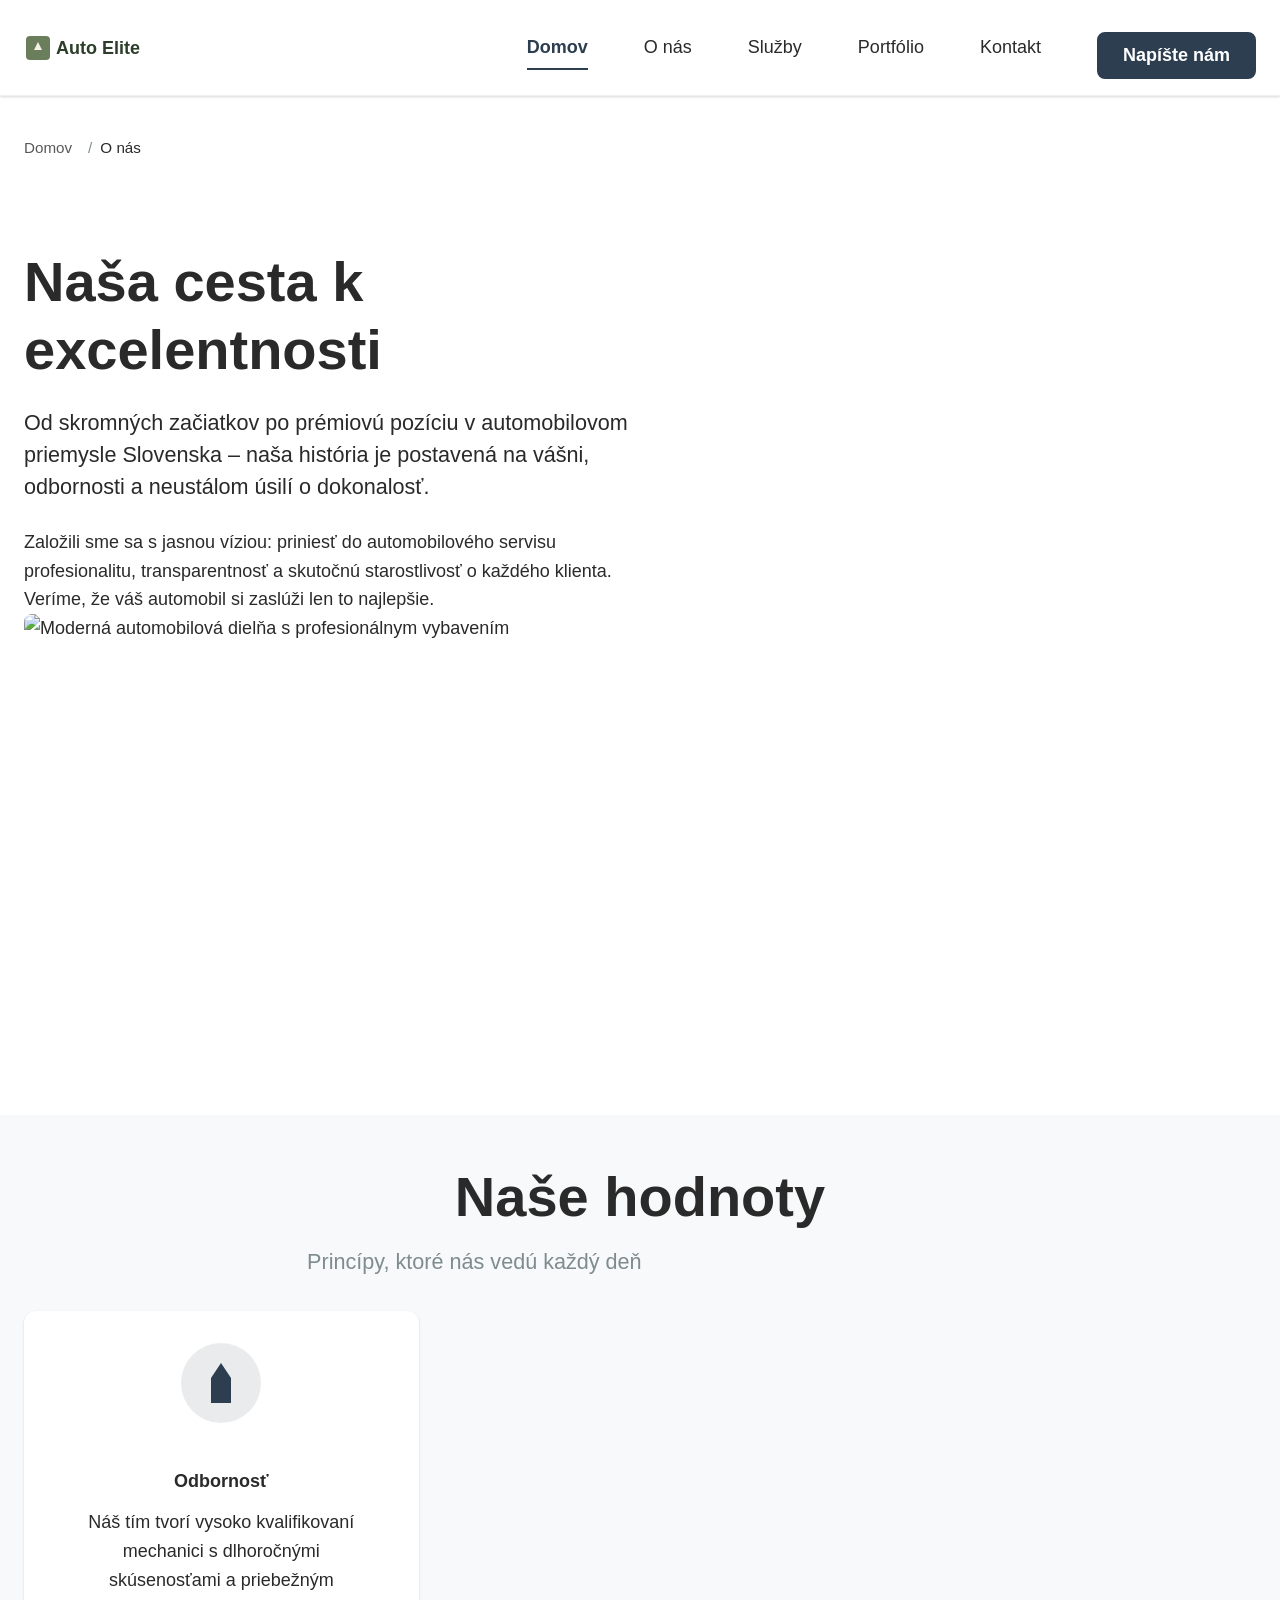
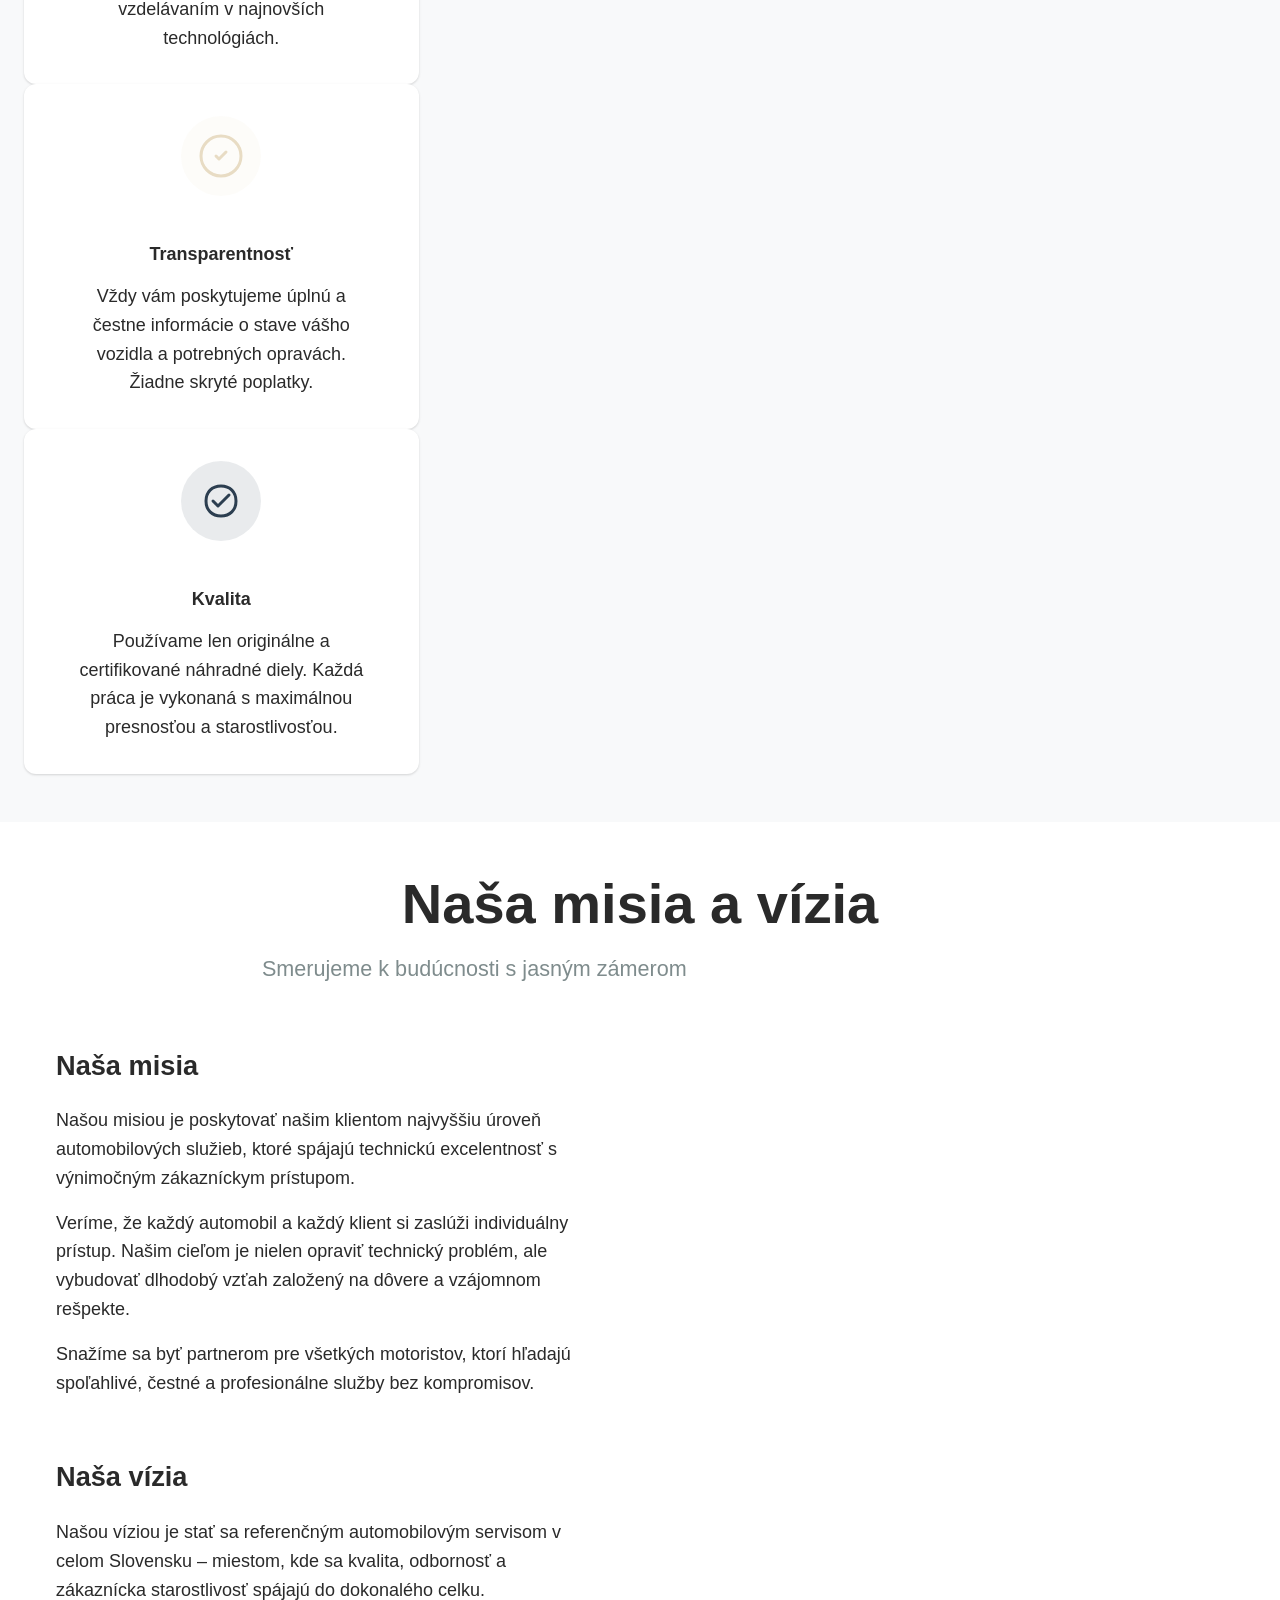
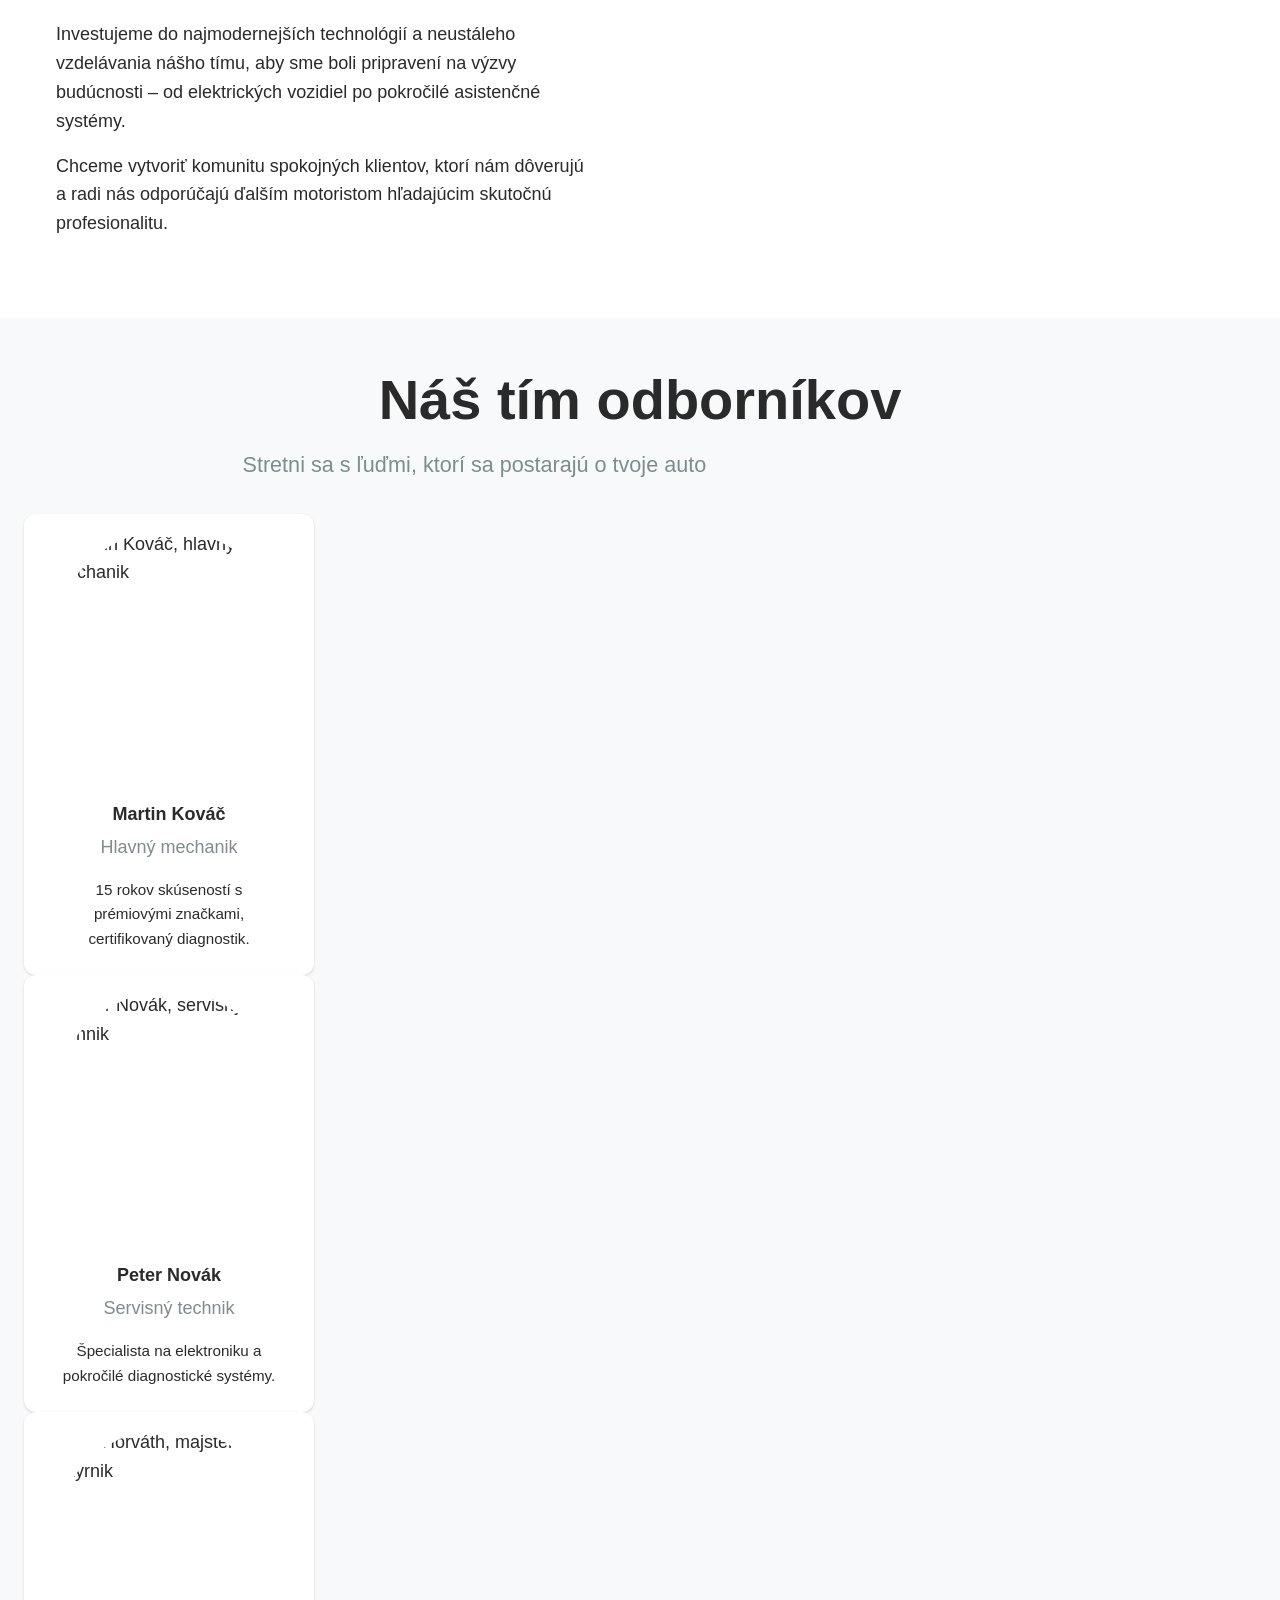
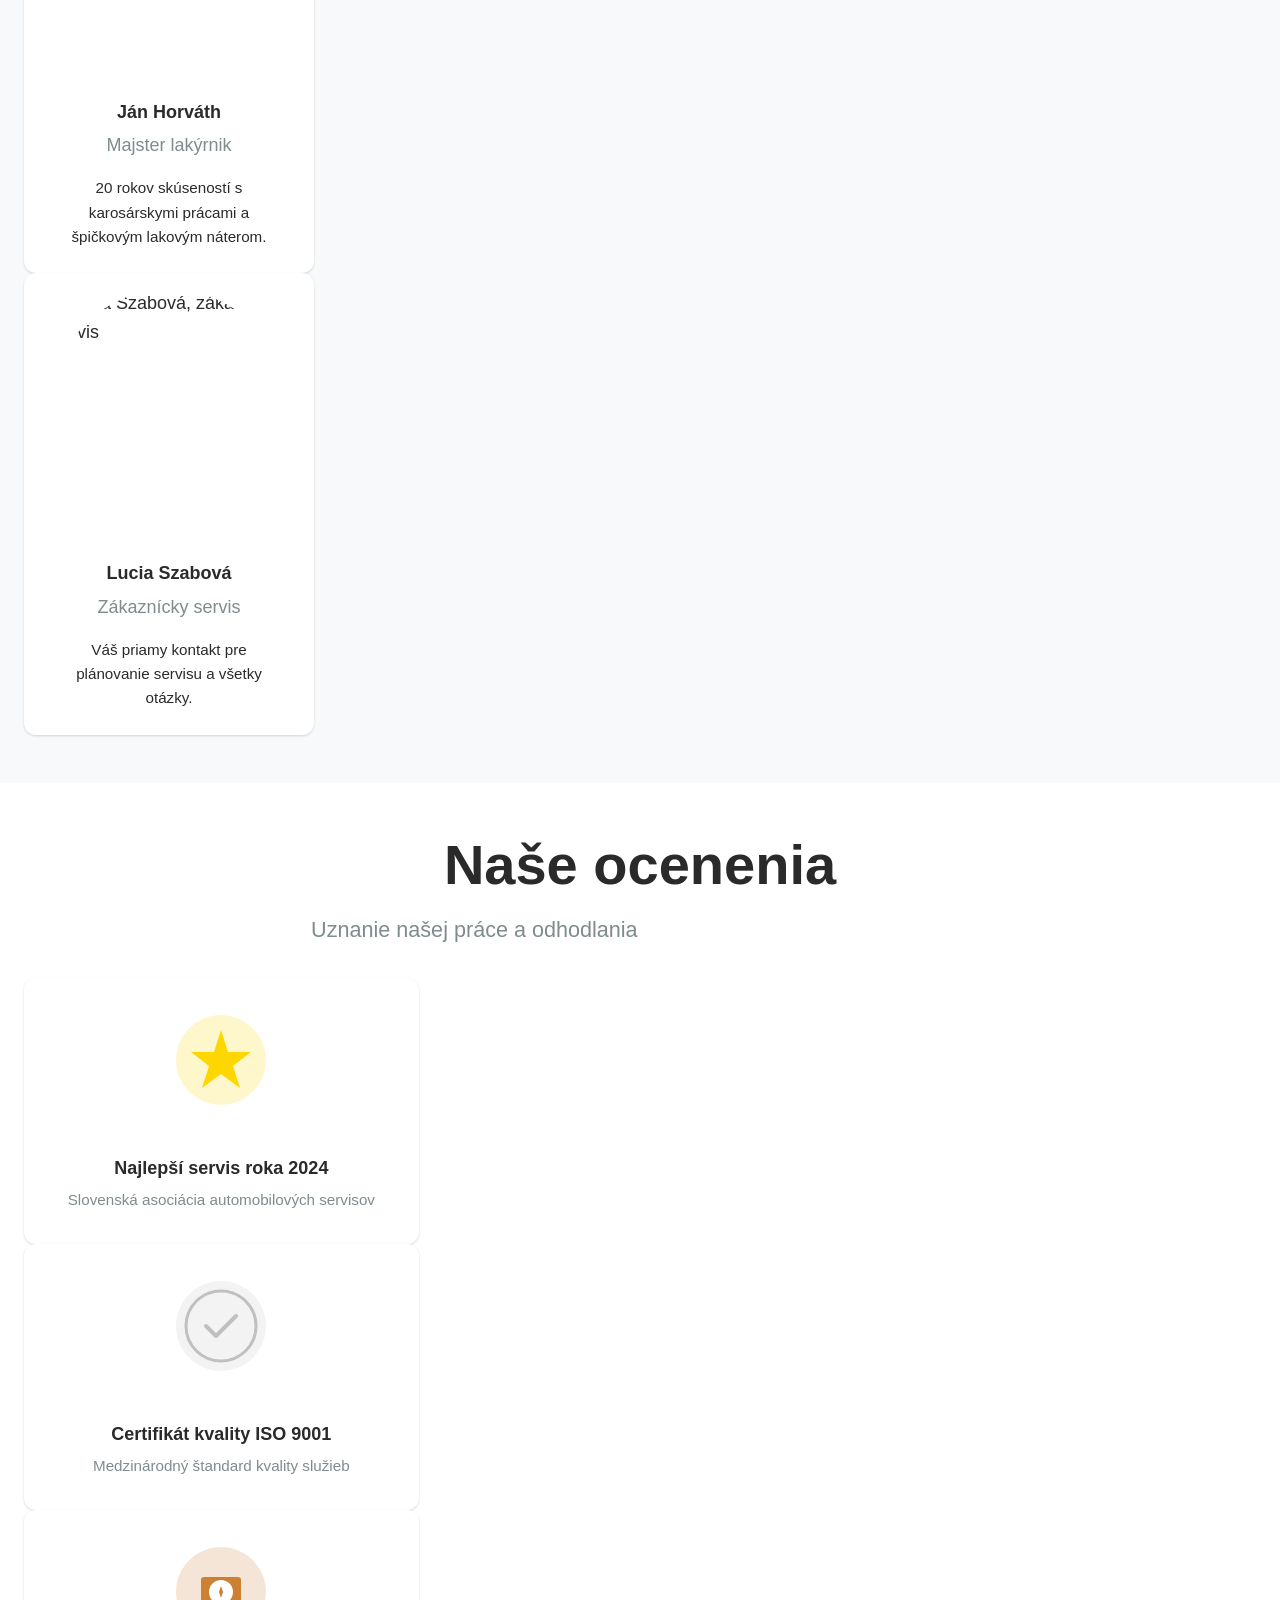
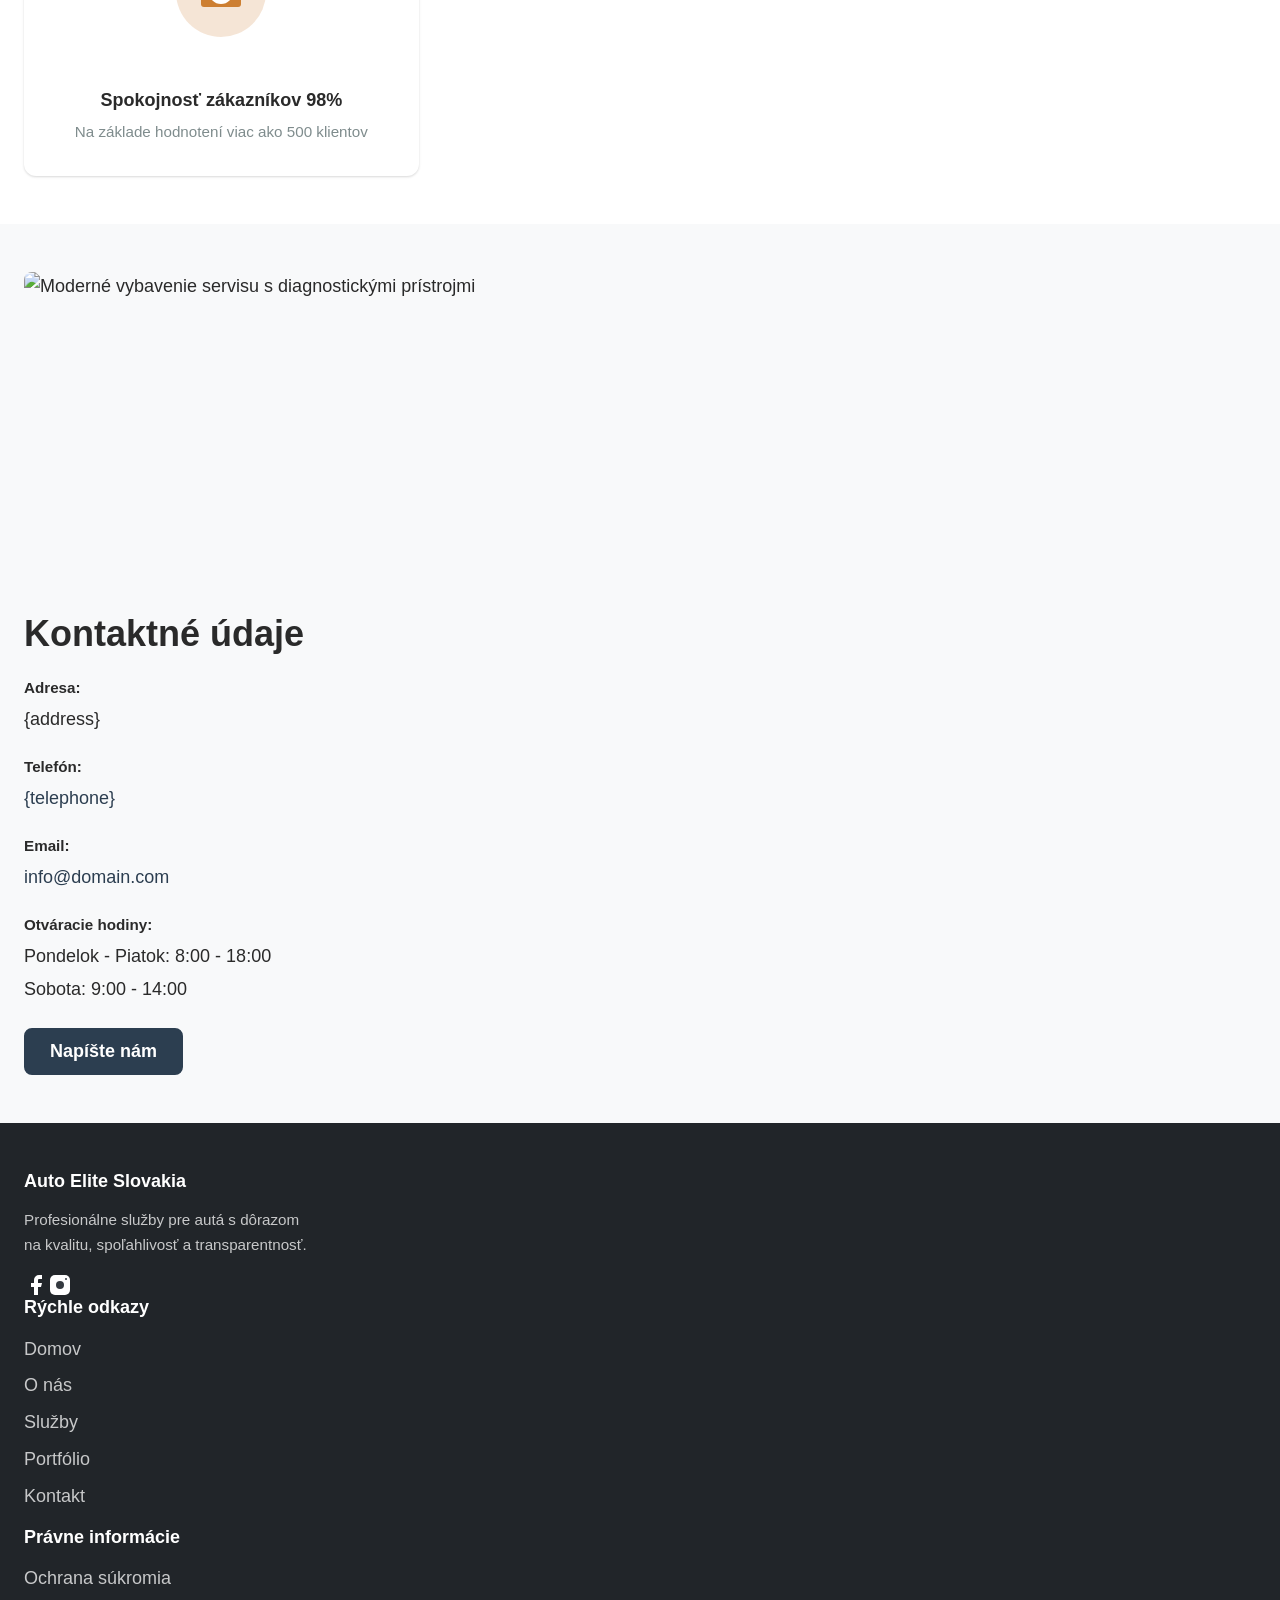
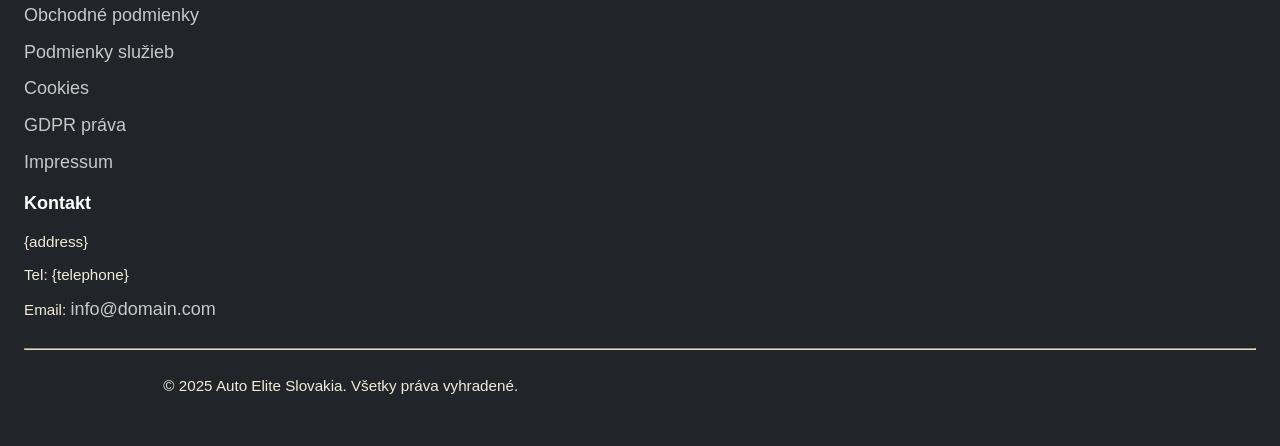
==== about.html @ b2cb9a44 "Initial commit: Batch msgbatch_01Snjty8EYxUBaAKV4utPCvQ results" ====
<!doctype html>
<html lang="sk">
 <head>
  <meta charset="UTF-8">
  <meta name="viewport" content="width=device-width, initial-scale=1.0">
  <title>O nás - Prémiové automobilové služby</title>
  <meta name="description" content="Sme profesionálny tím automobilových odborníkov, ktorí poskytujú komplexné služby s maximálnou starostlivosťou a odbornosťou. Spoznajte našu históriu a misia.">
  <meta property="og:title" content="O nás - Prémiové automobilové služby">
  <meta property="og:description" content="Sme profesionálny tím automobilových odborníkov, ktorí poskytujú komplexné služby s maximálnou starostlivosťou a odbornosťou.">
  <meta property="og:type" content="website">
  <meta property="og:url" content="https://domain.com/about.html">
  <link rel="canonical" href="https://domain.com/about.html">
  <link rel="stylesheet" href="style.css">
  <link rel="icon" type="image/png" href="/favicon.png">
  <link rel="apple-touch-icon" href="/apple-touch-icon.png">
 </head>
 <body>
  <header class="l-header navbar navbar-expand-md sticky-top bg-white border-bottom">
   <div class="container-fluid">
    <a class="navbar-brand c-logo" href="/" aria-label="Auto Elite Slovakia"> 
     <svg width="150" height="40" viewBox="0 0 150 40" fill="none" xmlns="http://www.w3.org/2000/svg" aria-hidden="true">
      <rect x="2" y="8" width="24" height="24" rx="4" fill="#6B7E5C" /> <path d="M14 14L18 22L10 22L14 14Z" fill="#F5F1E8" /> <text x="32" y="26" font-family="sans-serif" font-size="18" font-weight="700" fill="#2C3E2A">Auto Elite</text>
     </svg> 
    </a>
    <button class="c-nav__toggle navbar-toggler" type="button" aria-controls="nav-menu" aria-expanded="false" aria-label="Otvoriť navigáciu"><span class="navbar-toggler-icon"></span></button>
    <div class="collapse navbar-collapse" id="nav-menu">
     <nav class="c-nav navbar-nav ms-auto" aria-label="Hlavná navigácia">
      <a class="c-nav__item nav-link" href="/" aria-current="page">Domov</a> <a class="c-nav__item nav-link" href="about.html">O nás</a> <a class="c-nav__item nav-link" href="services.html">Služby</a> <a class="c-nav__item nav-link" href="portfolio.html">Portfólio</a> <a class="c-nav__item nav-link" href="contact.html">Kontakt</a>
     </nav>
     <a href="contact.html" class="c-button btn btn-primary ms-md-3 mt-3 mt-md-0">Napíšte nám</a>
    </div>
   </div>
  </header>
  <main>
   <nav aria-label="breadcrumb" class="py-3">
    <div class="container">
     <ol class="breadcrumb mb-0">
      <li class="breadcrumb-item"><a href="index.html">Domov</a></li>
      <li class="breadcrumb-item active" aria-current="page">O nás</li>
     </ol>
    </div>
   </nav>
   <section class="c-section py-4 py-md-5" style="scroll-margin-top: var(--header-h);">
    <div class="container">
     <div class="row align-items-center g-4">
      <div class="col-12 col-md-6" data-aos="fade-right">
       <h1 class="display-4 fw-bold mb-4">Naša cesta k excelentnosti</h1>
       <p class="lead mb-4">Od skromných začiatkov po prémiovú pozíciu v automobilovom priemysle Slovenska – naša história je postavená na vášni, odbornosti a neustálom úsilí o dokonalosť.</p>
       <p class="mb-4">Založili sme sa s jasnou víziou: priniesť do automobilového servisu profesionalitu, transparentnosť a skutočnú starostlivosť o každého klienta. Veríme, že váš automobil si zaslúži len to najlepšie.</p>
      </div>
      <div class="col-12 col-md-6" data-aos="fade-left">
       <div class="ratio ratio-4x3">
        <img src="https://images.unsplash.com/photo-1486262715619-67b85e0b08d3?w=800&amp;h=600&amp;fit=crop" alt="Moderná automobilová dielňa s profesionálnym vybavením" class="img-fluid" loading="lazy" width="800" height="600" style="object-fit: cover; border-radius: 8px;">
       </div>
      </div>
     </div>
    </div>
   </section>
   <section class="c-section py-4 py-md-5 bg-light" style="scroll-margin-top: var(--header-h);">
    <div class="container">
     <div class="row text-center mb-5">
      <div class="col-12" data-aos="fade-up">
       <h2 class="display-5 fw-bold mb-3">Naše hodnoty</h2>
       <p class="lead text-muted">Princípy, ktoré nás vedú každý deň</p>
      </div>
     </div>
     <div class="row g-4">
      <div class="col-12 col-md-4" data-aos="fade-up" data-aos-delay="0">
       <div class="card h-100 d-flex flex-column border-0 shadow-sm">
        <div class="card-body text-center p-4">
         <div class="ratio ratio-1x1 mx-auto mb-3" style="width: 80px;">
          <svg viewBox="0 0 80 80" fill="none" xmlns="http://www.w3.org/2000/svg">
           <circle cx="40" cy="40" r="40" fill="var(--color-primary)" opacity="0.1" /> <path d="M40 20L50 35H30L40 20Z" fill="var(--color-primary)" /> <rect x="30" y="35" width="20" height="25" fill="var(--color-primary)" />
          </svg>
         </div>
         <h3 class="h5 fw-bold mb-3">Odbornosť</h3>
         <p class="mb-0">Náš tím tvorí vysoko kvalifikovaní mechanici s dlhoročnými skúsenosťami a priebežným vzdelávaním v najnovších technológiách.</p>
        </div>
       </div>
      </div>
      <div class="col-12 col-md-4" data-aos="fade-up" data-aos-delay="100">
       <div class="card h-100 d-flex flex-column border-0 shadow-sm">
        <div class="card-body text-center p-4">
         <div class="ratio ratio-1x1 mx-auto mb-3" style="width: 80px;">
          <svg viewBox="0 0 80 80" fill="none" xmlns="http://www.w3.org/2000/svg">
           <circle cx="40" cy="40" r="40" fill="var(--color-secondary)" opacity="0.1" /> <circle cx="40" cy="40" r="20" stroke="var(--color-secondary)" stroke-width="3" fill="none" /> <path d="M35 40L38 43L45 36" stroke="var(--color-secondary)" stroke-width="3" stroke-linecap="round" stroke-linejoin="round" />
          </svg>
         </div>
         <h3 class="h5 fw-bold mb-3">Transparentnosť</h3>
         <p class="mb-0">Vždy vám poskytujeme úplnú a čestne informácie o stave vášho vozidla a potrebných opravách. Žiadne skryté poplatky.</p>
        </div>
       </div>
      </div>
      <div class="col-12 col-md-4" data-aos="fade-up" data-aos-delay="200">
       <div class="card h-100 d-flex flex-column border-0 shadow-sm">
        <div class="card-body text-center p-4">
         <div class="ratio ratio-1x1 mx-auto mb-3" style="width: 80px;">
          <svg viewBox="0 0 80 80" fill="none" xmlns="http://www.w3.org/2000/svg">
           <circle cx="40" cy="40" r="40" fill="var(--color-primary)" opacity="0.1" /> <path d="M40 25C31 25 25 31 25 40C25 49 31 55 40 55C49 55 55 49 55 40C55 31 49 25 40 25Z" stroke="var(--color-primary)" stroke-width="3" fill="none" /> <path d="M32 40L37 45L48 34" stroke="var(--color-primary)" stroke-width="3" stroke-linecap="round" stroke-linejoin="round" />
          </svg>
         </div>
         <h3 class="h5 fw-bold mb-3">Kvalita</h3>
         <p class="mb-0">Používame len originálne a certifikované náhradné diely. Každá práca je vykonaná s maximálnou presnosťou a starostlivosťou.</p>
        </div>
       </div>
      </div>
     </div>
    </div>
   </section>
   <section class="c-section py-4 py-md-5" style="scroll-margin-top: var(--header-h);">
    <div class="container">
     <div class="row text-center mb-5">
      <div class="col-12" data-aos="fade-up">
       <h2 class="display-5 fw-bold mb-3">Naša misia a vízia</h2>
       <p class="lead text-muted">Smerujeme k budúcnosti s jasným zámerom</p>
      </div>
     </div>
     <div class="row g-5">
      <div class="col-12 col-lg-6" data-aos="fade-right">
       <div class="p-4 rounded" style="background-color: var(--color-bg-secondary);">
        <h3 class="h3 fw-bold mb-4">Naša misia</h3>
        <p class="mb-3">Našou misiou je poskytovať našim klientom najvyššiu úroveň automobilových služieb, ktoré spájajú technickú excelentnosť s výnimočným zákazníckym prístupom.</p>
        <p class="mb-3">Veríme, že každý automobil a každý klient si zaslúži individuálny prístup. Našim cieľom je nielen opraviť technický problém, ale vybudovať dlhodobý vzťah založený na dôvere a vzájomnom rešpekte.</p>
        <p class="mb-0">Snažíme sa byť partnerom pre všetkých motoristov, ktorí hľadajú spoľahlivé, čestné a profesionálne služby bez kompromisov.</p>
       </div>
      </div>
      <div class="col-12 col-lg-6" data-aos="fade-left">
       <div class="p-4 rounded" style="background-color: var(--color-bg-secondary);">
        <h3 class="h3 fw-bold mb-4">Naša vízia</h3>
        <p class="mb-3">Našou víziou je stať sa referenčným automobilovým servisom v celom Slovensku – miestom, kde sa kvalita, odbornosť a zákaznícka starostlivosť spájajú do dokonalého celku.</p>
        <p class="mb-3">Investujeme do najmodernejších technológií a neustáleho vzdelávania nášho tímu, aby sme boli pripravení na výzvy budúcnosti – od elektrických vozidiel po pokročilé asistenčné systémy.</p>
        <p class="mb-0">Chceme vytvoriť komunitu spokojných klientov, ktorí nám dôverujú a radi nás odporúčajú ďalším motoristom hľadajúcim skutočnú profesionalitu.</p>
       </div>
      </div>
     </div>
    </div>
   </section>
   <section class="c-section py-4 py-md-5 bg-light" style="scroll-margin-top: var(--header-h);">
    <div class="container">
     <div class="row text-center mb-5">
      <div class="col-12" data-aos="fade-up">
       <h2 class="display-5 fw-bold mb-3">Náš tím odborníkov</h2>
       <p class="lead text-muted">Stretni sa s ľuďmi, ktorí sa postarajú o tvoje auto</p>
      </div>
     </div>
     <div class="row g-4">
      <div class="col-12 col-sm-6 col-lg-3" data-aos="zoom-in" data-aos-delay="0">
       <div class="card h-100 d-flex flex-column border-0 shadow-sm">
        <div class="ratio ratio-1x1">
         <img src="https://images.unsplash.com/photo-1560250097-0b93528c311a?w=400&amp;h=400&amp;fit=crop" alt="Martin Kováč, hlavný mechanik" class="img-fluid" loading="lazy" width="400" height="400" style="object-fit: cover; border-radius: 50%; padding: 1rem;">
        </div>
        <div class="card-body text-center d-flex flex-column">
         <h3 class="h5 fw-bold mb-2">Martin Kováč</h3>
         <p class="text-muted mb-3">Hlavný mechanik</p>
         <p class="small mb-0 mt-auto">15 rokov skúseností s prémiovými značkami, certifikovaný diagnostik.</p>
        </div>
       </div>
      </div>
      <div class="col-12 col-sm-6 col-lg-3" data-aos="zoom-in" data-aos-delay="100">
       <div class="card h-100 d-flex flex-column border-0 shadow-sm">
        <div class="ratio ratio-1x1">
         <img src="https://images.unsplash.com/photo-1472099645785-5658abf4ff4e?w=400&amp;h=400&amp;fit=crop" alt="Peter Novák, servisný technik" class="img-fluid" loading="lazy" width="400" height="400" style="object-fit: cover; border-radius: 50%; padding: 1rem;">
        </div>
        <div class="card-body text-center d-flex flex-column">
         <h3 class="h5 fw-bold mb-2">Peter Novák</h3>
         <p class="text-muted mb-3">Servisný technik</p>
         <p class="small mb-0 mt-auto">Špecialista na elektroniku a pokročilé diagnostické systémy.</p>
        </div>
       </div>
      </div>
      <div class="col-12 col-sm-6 col-lg-3" data-aos="zoom-in" data-aos-delay="200">
       <div class="card h-100 d-flex flex-column border-0 shadow-sm">
        <div class="ratio ratio-1x1">
         <img src="https://images.unsplash.com/photo-1507003211169-0a1dd7228f2d?w=400&amp;h=400&amp;fit=crop" alt="Ján Horváth, majster lakýrnik" class="img-fluid" loading="lazy" width="400" height="400" style="object-fit: cover; border-radius: 50%; padding: 1rem;">
        </div>
        <div class="card-body text-center d-flex flex-column">
         <h3 class="h5 fw-bold mb-2">Ján Horváth</h3>
         <p class="text-muted mb-3">Majster lakýrnik</p>
         <p class="small mb-0 mt-auto">20 rokov skúseností s karosárskymi prácami a špičkovým lakovým náterom.</p>
        </div>
       </div>
      </div>
      <div class="col-12 col-sm-6 col-lg-3" data-aos="zoom-in" data-aos-delay="300">
       <div class="card h-100 d-flex flex-column border-0 shadow-sm">
        <div class="ratio ratio-1x1">
         <img src="https://images.unsplash.com/photo-1438761681033-6461ffad8d80?w=400&amp;h=400&amp;fit=crop" alt="Lucia Szabová, zákaznícky servis" class="img-fluid" loading="lazy" width="400" height="400" style="object-fit: cover; border-radius: 50%; padding: 1rem;">
        </div>
        <div class="card-body text-center d-flex flex-column">
         <h3 class="h5 fw-bold mb-2">Lucia Szabová</h3>
         <p class="text-muted mb-3">Zákaznícky servis</p>
         <p class="small mb-0 mt-auto">Váš priamy kontakt pre plánovanie servisu a všetky otázky.</p>
        </div>
       </div>
      </div>
     </div>
    </div>
   </section>
   <section class="c-section py-4 py-md-5" style="scroll-margin-top: var(--header-h);">
    <div class="container">
     <div class="row text-center mb-5">
      <div class="col-12" data-aos="fade-up">
       <h2 class="display-5 fw-bold mb-3">Naše ocenenia</h2>
       <p class="lead text-muted">Uznanie našej práce a odhodlania</p>
      </div>
     </div>
     <div class="row g-4 justify-content-center">
      <div class="col-12 col-md-6 col-lg-4" data-aos="flip-left" data-aos-delay="0">
       <div class="card h-100 border-0 shadow-sm text-center p-4">
        <div class="ratio ratio-1x1 mx-auto mb-3" style="width: 100px;">
         <svg viewBox="0 0 100 100" fill="none" xmlns="http://www.w3.org/2000/svg">
          <circle cx="50" cy="50" r="45" fill="#FFD700" opacity="0.2" /> <path d="M50 20L57 42H80L62 56L69 78L50 64L31 78L38 56L20 42H43L50 20Z" fill="#FFD700" />
         </svg>
        </div>
        <h3 class="h5 fw-bold mb-2">Najlepší servis roka 2024</h3>
        <p class="text-muted small mb-0">Slovenská asociácia automobilových servisov</p>
       </div>
      </div>
      <div class="col-12 col-md-6 col-lg-4" data-aos="flip-left" data-aos-delay="100">
       <div class="card h-100 border-0 shadow-sm text-center p-4">
        <div class="ratio ratio-1x1 mx-auto mb-3" style="width: 100px;">
         <svg viewBox="0 0 100 100" fill="none" xmlns="http://www.w3.org/2000/svg">
          <circle cx="50" cy="50" r="45" fill="#C0C0C0" opacity="0.2" /> <circle cx="50" cy="50" r="35" stroke="#C0C0C0" stroke-width="3" /> <path d="M35 50L45 60L65 40" stroke="#C0C0C0" stroke-width="4" stroke-linecap="round" stroke-linejoin="round" />
         </svg>
        </div>
        <h3 class="h5 fw-bold mb-2">Certifikát kvality ISO 9001</h3>
        <p class="text-muted small mb-0">Medzinárodný štandard kvality služieb</p>
       </div>
      </div>
      <div class="col-12 col-md-6 col-lg-4" data-aos="flip-left" data-aos-delay="200">
       <div class="card h-100 border-0 shadow-sm text-center p-4">
        <div class="ratio ratio-1x1 mx-auto mb-3" style="width: 100px;">
         <svg viewBox="0 0 100 100" fill="none" xmlns="http://www.w3.org/2000/svg">
          <circle cx="50" cy="50" r="45" fill="#CD7F32" opacity="0.2" /> <rect x="30" y="35" width="40" height="30" rx="3" fill="#CD7F32" /> <circle cx="50" cy="50" r="12" fill="white" /> <path d="M50 44L52 50L50 56L48 50L50 44Z" fill="#CD7F32" />
         </svg>
        </div>
        <h3 class="h5 fw-bold mb-2">Spokojnosť zákazníkov 98%</h3>
        <p class="text-muted small mb-0">Na základe hodnotení viac ako 500 klientov</p>
       </div>
      </div>
     </div>
    </div>
   </section>
   <section class="c-section py-4 py-md-5 bg-light" style="scroll-margin-top: var(--header-h);">
    <div class="container">
     <div class="row align-items-center g-4">
      <div class="col-12 col-md-6" data-aos="fade-right">
       <div class="ratio ratio-16x9">
        <img src="https://images.unsplash.com/photo-1619642751034-765dfdf7c58e?w=800&amp;h=450&amp;fit=crop" alt="Moderné vybavenie servisu s diagnostickými prístrojmi" class="img-fluid" loading="lazy" width="800" height="450" style="object-fit: cover; border-radius: 8px;">
       </div>
      </div>
      <div class="col-12 col-md-6" data-aos="fade-left">
       <h2 class="h2 fw-bold mb-4">Kontaktné údaje</h2>
       <div class="mb-4">
        <h3 class="h6 fw-bold mb-2">Adresa:</h3>
        <p class="mb-0">{address}</p>
       </div>
       <div class="mb-4">
        <h3 class="h6 fw-bold mb-2">Telefón:</h3>
        <p class="mb-0"><a href="tel:{telephone}" class="text-decoration-none">{telephone}</a></p>
       </div>
       <div class="mb-4">
        <h3 class="h6 fw-bold mb-2">Email:</h3>
        <p class="mb-0"><a href="mailto:info@domain.com" class="text-decoration-none">info@domain.com</a></p>
       </div>
       <div class="mb-4">
        <h3 class="h6 fw-bold mb-2">Otváracie hodiny:</h3>
        <p class="mb-1">Pondelok - Piatok: 8:00 - 18:00</p>
        <p class="mb-0">Sobota: 9:00 - 14:00</p>
       </div>
       <a href="contact.html" class="c-button c-button--primary">Napíšte nám</a>
      </div>
     </div>
    </div>
   </section>
  </main>
  <footer class="l-footer bg-dark text-white py-4 py-md-5">
   <div class="container">
    <div class="row g-4">
     <div class="col-12 col-md-6 col-lg-3">
      <h3 class="h5 fw-bold mb-3">Auto Elite Slovakia</h3>
      <p class="text-white-50 mb-3">Profesionálne služby pre autá s dôrazom na kvalitu, spoľahlivosť a transparentnosť.</p>
      <div class="d-flex gap-3">
       <a href="#" class="text-white" aria-label="Facebook"> 
        <svg width="24" height="24" viewBox="0 0 24 24" fill="currentColor" aria-hidden="true">
         <path d="M18 2h-3a5 5 0 00-5 5v3H7v4h3v8h4v-8h3l1-4h-4V7a1 1 0 011-1h3z" />
        </svg> 
       </a> <a href="#" class="text-white" aria-label="Instagram"> 
        <svg width="24" height="24" viewBox="0 0 24 24" fill="currentColor" aria-hidden="true">
         <rect x="2" y="2" width="20" height="20" rx="5" ry="5" /> <circle cx="12" cy="12" r="4" fill="#343A40" /> <circle cx="18" cy="6" r="1" fill="#343A40" />
        </svg> 
       </a>
      </div>
     </div>
     <div class="col-12 col-md-6 col-lg-3">
      <h3 class="h5 fw-bold mb-3">Rýchle odkazy</h3>
      <ul class="list-unstyled">
       <li class="mb-2"><a href="/" class="text-white-50 text-decoration-none">Domov</a></li>
       <li class="mb-2"><a href="about.html" class="text-white-50 text-decoration-none">O nás</a></li>
       <li class="mb-2"><a href="services.html" class="text-white-50 text-decoration-none">Služby</a></li>
       <li class="mb-2"><a href="portfolio.html" class="text-white-50 text-decoration-none">Portfólio</a></li>
       <li class="mb-2"><a href="contact.html" class="text-white-50 text-decoration-none">Kontakt</a></li>
      </ul>
     </div>
     <div class="col-12 col-md-6 col-lg-3">
      <h3 class="h5 fw-bold mb-3">Právne informácie</h3>
      <ul class="list-unstyled">
       <li class="mb-2"><a href="privacy.html" class="text-white-50 text-decoration-none">Ochrana súkromia</a></li>
       <li class="mb-2"><a href="terms_and_conditions.html" class="text-white-50 text-decoration-none">Obchodné podmienky</a></li>
       <li class="mb-2"><a href="terms_of_services.html" class="text-white-50 text-decoration-none">Podmienky služieb</a></li>
       <li class="mb-2"><a href="cookie_policy.html" class="text-white-50 text-decoration-none">Cookies</a></li>
       <li class="mb-2"><a href="gdpr-rights.html" class="text-white-50 text-decoration-none">GDPR práva</a></li>
       <li class="mb-2"><a href="impressum.html" class="text-white-50 text-decoration-none">Impressum</a></li>
      </ul>
     </div>
     <div class="col-12 col-md-6 col-lg-3">
      <h3 class="h5 fw-bold mb-3">Kontakt</h3>
      <address class="text-white-50">
       <p class="mb-2">{address}</p>
       <p class="mb-2">Tel: {telephone}</p>
       <p class="mb-0">Email: <a href="mailto:info@domain.com" class="text-white-50">info@domain.com</a></p>
      </address>
     </div>
    </div>
    <hr class="my-4 border-secondary">
    <div class="row">
     <div class="col-12 text-center text-white-50">
      <p class="mb-0">© 2025 Auto Elite Slovakia. Všetky práva vyhradené.</p>
     </div>
    </div>
   </div>
  </footer>
  <script src="script.js" defer></script>
 </body>
</html>
---- style.css ----
:root {
  --color-primary: #2C3E50;
  --color-primary-dark: #1A252F;
  --color-primary-light: #34495E;
  --color-secondary: #E8DCC4;
  --color-secondary-dark: #D4C2A1;
  --color-secondary-light: #F2EBD9;
  --color-accent: #3498DB;
  --color-accent-dark: #2980B9;
  --color-text: #2A2A2A;
  --color-text-light: #595959;
  --color-text-muted: #7F8C8D;
  --color-bg: #FFFFFF;
  --color-white: #FFFFFF;
  --color-border: #BDC3C7;
  --color-border-light: #ECF0F1;
  --color-error: #E74C3C;
  --color-success: #27AE60;
  --color-focus: #3498DB;
  --color-light: #F8F9FA;
  --color-dark: #212529;
  --font-base: 'Inter', -apple-system, BlinkMacSystemFont, 'Segoe UI', Roboto, 'Helvetica Neue', Arial, sans-serif;
  --font-serif: 'Merriweather', Georgia, serif;
  --font-weight-normal: 400;
  --font-weight-medium: 500;
  --font-weight-semibold: 600;
  --font-weight-bold: 700;
  --font-size-base: clamp(1rem, 0.95rem + 0.25vw, 1.125rem);
  --font-size-sm: clamp(0.875rem, 0.85rem + 0.125vw, 1rem);
  --font-size-xs: 0.8125rem;
  --font-size-lg: clamp(1.125rem, 1.05rem + 0.375vw, 1.375rem);
  --font-size-xl: clamp(1.25rem, 1.1rem + 0.75vw, 1.75rem);
  --font-size-2xl: clamp(1.5rem, 1.25rem + 1.25vw, 2.25rem);
  --font-size-3xl: clamp(2rem, 1.5rem + 2.5vw, 3.5rem);
  --space-xs: 0.25rem;
  --space-sm: 0.5rem;
  --space-md: 1rem;
  --space-lg: 1.5rem;
  --space-xl: 2rem;
  --space-2xl: 3rem;
  --space-3xl: 4rem;
  --space-4xl: 6rem;
  --logo-w: 150px;
  --logo-h: 40px;
  --header-h: 80px;
  --container-max: 1280px;
  --container-pad: 1.5rem;
  --z-nav: 1000;
  --z-overlay: 999;
  --z-dropdown: 998;
  --transition-fast: 150ms;
  --transition-base: 250ms;
  --transition-slow: 350ms;
  --shadow-sm: 0 1px 3px 0 rgba(0, 0, 0, 0.1), 0 1px 2px 0 rgba(0, 0, 0, 0.06);
  --shadow-md: 0 4px 6px -1px rgba(0, 0, 0, 0.1), 0 2px 4px -1px rgba(0, 0, 0, 0.06);
  --shadow-lg: 0 10px 15px -3px rgba(0, 0, 0, 0.1), 0 4px 6px -2px rgba(0, 0, 0, 0.05);
  --shadow-xl: 0 20px 25px -5px rgba(0, 0, 0, 0.1), 0 10px 10px -5px rgba(0, 0, 0, 0.04);
  --border-radius-sm: 0.25rem;
  --border-radius-md: 0.5rem;
  --border-radius-lg: 0.75rem;
  --border-radius-full: 9999px;
  --nav-h: var(--header-h);
}

*,
*::before,
*::after {
  box-sizing: border-box;
  margin: 0;
  padding: 0;
}

html {
  scroll-behavior: smooth;
  max-width: 100%;
  overflow-x: hidden;
}

@media (prefers-reduced-motion: reduce) {
  html {
    scroll-behavior: auto;
  }
  *,
  *::before,
  *::after {
    animation-duration: 0.01ms !important;
    animation-iteration-count: 1 !important;
    transition-duration: 0.01ms !important;
  }
}

body {
  font-family: var(--font-base);
  font-size: var(--font-size-base);
  font-weight: var(--font-weight-normal);
  line-height: 1.6;
  color: var(--color-text);
  background-color: var(--color-bg);
  max-width: 100%;
  overflow-x: hidden;
  -webkit-font-smoothing: antialiased;
  -moz-osx-font-smoothing: grayscale;
}

body.u-no-scroll {
  overflow: hidden;
}

img,
svg,
video {
  max-width: 100%;
  height: auto;
  display: block;
}

pre,
code,
table {
  max-width: 100%;
  overflow: auto;
}

.row {
  --bs-gutter-x: var(--space-lg);
  margin-left: calc(var(--bs-gutter-x) * -0.5);
  margin-right: calc(var(--bs-gutter-x) * -0.5);
}

.ratio {
  overflow: hidden;
  position: relative;
  width: 100%;
}

.ratio::before {
  display: block;
  padding-top: var(--bs-aspect-ratio);
  content: "";
}

.ratio > * {
  position: absolute;
  top: 0;
  left: 0;
  width: 100%;
  height: 100%;
  object-fit: cover;
}

.ratio-1x1 {
  --bs-aspect-ratio: 100%;
}

.ratio-4x3 {
  --bs-aspect-ratio: 75%;
}

.ratio-16x9 {
  --bs-aspect-ratio: 56.25%;
}

.ratio-21x9 {
  --bs-aspect-ratio: 42.857143%;
}

[class*="col"] {
  min-width: 0;
  padding-left: calc(var(--bs-gutter-x) * 0.5);
  padding-right: calc(var(--bs-gutter-x) * 0.5);
}

h1,
h2,
h3,
h4,
h5,
h6 {
  font-family: var(--font-base);
  font-weight: var(--font-weight-bold);
  line-height: 1.2;
  margin-top: var(--space-xl);
  margin-bottom: var(--space-md);
  color: var(--color-text);
}

h1:first-child,
h2:first-child,
h3:first-child,
h4:first-child,
h5:first-child,
h6:first-child {
  margin-top: 0;
}

h1,
.display-3,
.display-4,
.display-5 {
  font-size: var(--font-size-3xl);
  font-weight: var(--font-weight-bold);
}

h2,
.h2 {
  font-size: var(--font-size-2xl);
  font-weight: var(--font-weight-bold);
}

h3,
.h3 {
  font-size: var(--font-size-xl);
  font-weight: var(--font-weight-semibold);
}

h4,
.h4 {
  font-size: var(--font-size-lg);
  font-weight: var(--font-weight-semibold);
}

h5,
.h5 {
  font-size: var(--font-size-base);
  font-weight: var(--font-weight-semibold);
}

h6,
.h6 {
  font-size: var(--font-size-sm);
  font-weight: var(--font-weight-semibold);
}

p {
  margin-bottom: var(--space-md);
  max-width: 75ch;
}

p:last-child {
  margin-bottom: 0;
}

.lead {
  font-size: var(--font-size-lg);
  font-weight: var(--font-weight-normal);
  line-height: 1.5;
}

a {
  color: var(--color-primary);
  text-decoration: none;
  transition: color var(--transition-base) ease;
}

a:hover,
a:focus {
  color: var(--color-primary-dark);
  text-decoration: underline;
}

a:focus-visible {
  outline: 2px solid var(--color-focus);
  outline-offset: 2px;
  border-radius: var(--border-radius-sm);
}

ul,
ol {
  margin-bottom: var(--space-md);
  padding-left: var(--space-xl);
}

li {
  margin-bottom: var(--space-sm);
}

.list-unstyled {
  list-style: none;
  padding-left: 0;
}

address {
  font-style: normal;
  line-height: inherit;
}

.container,
.container-fluid,
.l-container {
  max-width: var(--container-max);
  margin-left: auto;
  margin-right: auto;
  padding-left: var(--container-pad);
  padding-right: var(--container-pad);
  width: 100%;
}

@media (max-width: 767px) {
  .container,
  .container-fluid,
  .l-container {
    padding-left: var(--space-md);
    padding-right: var(--space-md);
  }
}

.l-section,
.c-section {
  padding-top: var(--space-4xl);
  padding-bottom: var(--space-4xl);
  scroll-margin-top: var(--nav-h);
}

@media (max-width: 1023px) {
  .l-section,
  .c-section {
    padding-top: var(--space-3xl);
    padding-bottom: var(--space-3xl);
  }
}

@media (max-width: 767px) {
  .l-section,
  .c-section {
    padding-top: var(--space-2xl);
    padding-bottom: var(--space-2xl);
  }
}

.l-header,
header {
  position: sticky;
  top: 0;
  z-index: var(--z-nav);
  background-color: var(--color-white);
  border-bottom: 1px solid var(--color-border-light);
  box-shadow: var(--shadow-sm);
}

.sticky-top {
  position: sticky;
  top: 0;
  z-index: var(--z-nav);
}

.navbar {
  display: flex;
  align-items: center;
  justify-content: space-between;
  min-height: var(--header-h);
  padding: var(--space-md) 0;
}

.navbar-expand-md .container-fluid {
  display: flex;
  align-items: center;
  justify-content: space-between;
  width: 100%;
  max-width: var(--container-max);
  margin: 0 auto;
  padding-left: var(--container-pad);
  padding-right: var(--container-pad);
}

.c-logo,
.navbar-brand {
  display: flex;
  align-items: center;
  gap: var(--space-sm);
  font-size: var(--font-size-lg);
  font-weight: var(--font-weight-bold);
  color: var(--color-primary);
  text-decoration: none;
  transition: opacity var(--transition-base) ease;
  margin: 0;
  padding: 0;
}

.c-logo:hover,
.c-logo:focus,
.navbar-brand:hover,
.navbar-brand:focus {
  opacity: 0.85;
  text-decoration: none;
  color: var(--color-primary);
}

.c-logo:focus-visible,
.navbar-brand:focus-visible {
  outline: 2px solid var(--color-focus);
  outline-offset: 4px;
  border-radius: var(--border-radius-sm);
}

.c-logo__img {
  width: var(--logo-w);
  height: var(--logo-h);
  object-fit: contain;
}

.c-nav,
.navbar-nav {
  display: flex;
  align-items: center;
  gap: var(--space-lg);
  list-style: none;
  margin: 0;
  padding: 0;
}

.c-nav__item,
.nav-link {
  margin: 0;
}

.c-nav__link,
.nav-link {
  display: block;
  font-size: var(--font-size-base);
  font-weight: var(--font-weight-medium);
  color: var(--color-text);
  text-decoration: none;
  padding: var(--space-sm) var(--space-md);
  border-radius: var(--border-radius-sm);
  transition: color var(--transition-base) ease, background-color var(--transition-base) ease;
  position: relative;
}

.c-nav__link:hover,
.c-nav__link:focus,
.nav-link:hover,
.nav-link:focus {
  color: var(--color-primary);
  background-color: var(--color-border-light);
  text-decoration: none;
}

.c-nav__link:focus-visible,
.nav-link:focus-visible {
  outline: 2px solid var(--color-focus);
  outline-offset: 2px;
}

.c-nav__link[aria-current="page"],
.nav-link[aria-current="page"],
.c-nav__link.active,
.nav-link.active {
  color: var(--color-primary);
  font-weight: var(--font-weight-semibold);
}

.c-nav__link[aria-current="page"]::after,
.nav-link[aria-current="page"]::after,
.c-nav__link.active::after,
.nav-link.active::after {
  content: '';
  position: absolute;
  bottom: 0;
  left: var(--space-md);
  right: var(--space-md);
  height: 2px;
  background-color: var(--color-primary);
}

.c-nav__toggle,
.navbar-toggler {
  display: none;
  flex-direction: column;
  justify-content: center;
  align-items: center;
  width: 48px;
  height: 48px;
  background: transparent;
  border: 1px solid var(--color-border);
  border-radius: var(--border-radius-sm);
  cursor: pointer;
  padding: var(--space-sm);
  transition: background-color var(--transition-base) ease, border-color var(--transition-base) ease;
}

.c-nav__toggle:hover,
.c-nav__toggle:focus,
.navbar-toggler:hover,
.navbar-toggler:focus {
  background-color: var(--color-border-light);
  border-color: var(--color-primary-light);
}

.c-nav__toggle:focus-visible,
.navbar-toggler:focus-visible {
  outline: 2px solid var(--color-focus);
  outline-offset: 2px;
}

.navbar-toggler-icon,
.c-nav__toggle-icon {
  display: block;
  width: 24px;
  height: 2px;
  background-color: var(--color-text);
  position: relative;
  transition: background-color var(--transition-base) ease, transform var(--transition-base) ease;
}

.navbar-toggler-icon::before,
.navbar-toggler-icon::after,
.c-nav__toggle-icon::before,
.c-nav__toggle-icon::after {
  content: '';
  position: absolute;
  width: 24px;
  height: 2px;
  background-color: var(--color-text);
  left: 0;
  transition: transform var(--transition-base) ease;
}

.navbar-toggler-icon::before,
.c-nav__toggle-icon::before {
  top: -7px;
}

.navbar-toggler-icon::after,
.c-nav__toggle-icon::after {
  top: 7px;
}

.navbar-toggler[aria-expanded="true"] .navbar-toggler-icon,
.c-nav.is-open .c-nav__toggle-icon {
  background-color: transparent;
}

.navbar-toggler[aria-expanded="true"] .navbar-toggler-icon::before,
.c-nav.is-open .c-nav__toggle-icon::before {
  transform: rotate(45deg) translate(5px, 5px);
}

.navbar-toggler[aria-expanded="true"] .navbar-toggler-icon::after,
.c-nav.is-open .c-nav__toggle-icon::after {
  transform: rotate(-45deg) translate(5px, -5px);
}

@media (max-width: 767px) {
  .c-nav__toggle,
  .navbar-toggler {
    display: flex;
  }
  
  .navbar-collapse {
    position: absolute;
    top: var(--header-h);
    left: 0;
    right: 0;
    background-color: var(--color-white);
    border-bottom: 1px solid var(--color-border-light);
    box-shadow: var(--shadow-md);
    max-height: 0;
    overflow: hidden;
    transition: max-height var(--transition-base) ease;
  }
  
  .navbar-collapse.show {
    max-height: calc(100vh - var(--header-h));
    overflow-y: auto;
  }
  
  .navbar-nav {
    flex-direction: column;
    align-items: stretch;
    gap: 0;
  }
  
  .c-nav__item,
  .nav-item {
    border-bottom: 1px solid var(--color-border-light);
  }
  
  .c-nav__item:last-child,
  .nav-item:last-child {
    border-bottom: none;
  }
  
  .c-nav__link,
  .nav-link {
    padding: var(--space-lg) var(--container-pad);
    border-radius: 0;
  }
  
  .c-nav__link[aria-current="page"]::after,
  .nav-link[aria-current="page"]::after,
  .c-nav__link.active::after,
  .nav-link.active::after {
    left: var(--container-pad);
    right: var(--container-pad);
  }
  
  .ms-md-3 {
    margin-left: 0 !important;
    margin-right: 0;
  }
  
  .mt-md-0 {
    margin-top: var(--space-md) !important;
  }
}

@media (min-width: 768px) {
  .navbar-collapse {
    display: flex !important;
    align-items: center;
    gap: var(--space-lg);
  }
  
  .navbar-nav {
    flex-direction: row;
  }
  
  .ms-auto {
    margin-left: auto;
  }
  
  .ms-md-3 {
    margin-left: var(--space-md);
  }
  
  .mt-md-0 {
    margin-top: 0;
  }
}

.c-button,
.btn {
  display: inline-flex;
  align-items: center;
  justify-content: center;
  gap: var(--space-sm);
  padding: var(--space-sm) var(--space-lg);
  font-family: var(--font-base);
  font-size: var(--font-size-base);
  font-weight: var(--font-weight-semibold);
  line-height: 1.5;
  text-decoration: none;
  text-align: center;
  border: 2px solid transparent;
  border-radius: var(--border-radius-md);
  cursor: pointer;
  transition: background-color var(--transition-base) ease, border-color var(--transition-base) ease, color var(--transition-base) ease, transform var(--transition-fast) ease, box-shadow var(--transition-base) ease;
  white-space: nowrap;
}

.c-button:focus-visible,
.btn:focus-visible {
  outline: 2px solid var(--color-focus);
  outline-offset: 2px;
}

.c-button--primary,
.btn-primary {
  background-color: var(--color-primary);
  color: var(--color-white);
  border-color: var(--color-primary);
}

.c-button--primary:hover,
.c-button--primary:focus,
.btn-primary:hover,
.btn-primary:focus {
  background-color: var(--color-primary-dark);
  border-color: var(--color-primary-dark);
  color: var(--color-white);
  text-decoration: none;
  transform: translateY(-1px);
  box-shadow: var(--shadow-md);
}

.c-button--primary:active,
.btn-primary:active {
  transform: translateY(0);
  box-shadow: var(--shadow-sm);
}

.c-button--secondary,
.btn-secondary {
  background-color: var(--color-secondary);
  color: var(--color-text);
  border-color: var(--color-secondary);
}

.c-button--secondary:hover,
.c-button--secondary:focus,
.btn-secondary:hover,
.btn-secondary:focus {
  background-color: var(--color-secondary-dark);
  border-color: var(--color-secondary-dark);
  color: var(--color-text);
  text-decoration: none;
  transform: translateY(-1px);
  box-shadow: var(--shadow-md);
}

.c-button--secondary:active,
.btn-secondary:active {
  transform: translateY(0);
  box-shadow: var(--shadow-sm);
}

.c-button--outline,
.btn-outline-primary {
  background-color: transparent;
  color: var(--color-primary);
  border-color: var(--color-primary);
}

.c-button--outline:hover,
.c-button--outline:focus,
.btn-outline-primary:hover,
.btn-outline-primary:focus {
  background-color: var(--color-primary);
  color: var(--color-white);
  text-decoration: none;
  transform: translateY(-1px);
  box-shadow: var(--shadow-md);
}

.c-button--outline:active,
.btn-outline-primary:active {
  transform: translateY(0);
  box-shadow: var(--shadow-sm);
}

.btn-light {
  background-color: var(--color-white);
  color: var(--color-text);
  border-color: var(--color-white);
}

.btn-light:hover,
.btn-light:focus {
  background-color: var(--color-border-light);
  color: var(--color-text);
  border-color: var(--color-border-light);
  transform: translateY(-1px);
  box-shadow: var(--shadow-md);
}

.btn-outline-light {
  background-color: transparent;
  color: var(--color-white);
  border-color: var(--color-white);
}

.btn-outline-light:hover,
.btn-outline-light:focus {
  background-color: var(--color-white);
  color: var(--color-text);
  border-color: var(--color-white);
  transform: translateY(-1px);
  box-shadow: var(--shadow-md);
}

.c-button--lg,
.btn-lg {
  padding: var(--space-md) var(--space-2xl);
  font-size: var(--font-size-lg);
  min-height: 48px;
}

.c-button--block,
.w-100 {
  width: 100%;
}

.c-button:disabled,
.c-button.is-disabled,
.btn:disabled {
  background-color: var(--color-border);
  color: var(--color-text-muted);
  border-color: var(--color-border);
  cursor: not-allowed;
  pointer-events: none;
  transform: none;
  box-shadow: none;
}

@media (max-width: 767px) {
  .c-button,
  .btn {
    min-height: 48px;
    padding: var(--space-md) var(--space-lg);
  }
  
  .c-button--lg,
  .btn-lg {
    min-height: 56px;
  }
}

.c-form {
  width: 100%;
}

.c-form__group,
.mb-3 {
  margin-bottom: var(--space-lg);
}

.c-form__label,
.form-label {
  display: block;
  font-size: var(--font-size-base);
  font-weight: var(--font-weight-medium);
  color: var(--color-text);
  margin-bottom: var(--space-sm);
}

.c-form__label--required::after,
.form-label .text-danger {
  color: var(--color-error);
}

.c-input,
.c-textarea,
.c-select,
.form-control,
.form-select {
  width: 100%;
  padding: var(--space-sm) var(--space-md);
  font-family: var(--font-base);
  font-size: var(--font-size-base);
  line-height: 1.5;
  color: var(--color-text);
  background-color: var(--color-white);
  border: 1px solid var(--color-border);
  border-radius: var(--border-radius-sm);
  transition: border-color var(--transition-base) ease, box-shadow var(--transition-base) ease;
  min-height: 48px;
}

.c-input:focus,
.c-textarea:focus,
.c-select:focus,
.form-control:focus,
.form-select:focus {
  outline: none;
  border-color: var(--color-primary);
  box-shadow: 0 0 0 3px rgba(52, 152, 219, 0.15);
}

.c-input::placeholder,
.c-textarea::placeholder,
.form-control::placeholder {
  color: var(--color-text-muted);
}

.c-textarea,
.form-control[rows] {
  min-height: 120px;
  resize: vertical;
}

.c-input.has-error,
.c-textarea.has-error,
.c-select.has-error,
.form-control.is-invalid,
.form-select.is-invalid {
  border-color: var(--color-error);
}

.c-input.has-error:focus,
.c-textarea.has-error:focus,
.c-select.has-error:focus,
.form-control.is-invalid:focus,
.form-select.is-invalid:focus {
  box-shadow: 0 0 0 3px rgba(231, 76, 60, 0.15);
}

.c-form__error,
.invalid-feedback {
  display: block;
  font-size: var(--font-size-sm);
  color: var(--color-error);
  margin-top: var(--space-xs);
}

.c-form__success {
  display: block;
  font-size: var(--font-size-sm);
  color: var(--color-success);
  margin-top: var(--space-xs);
}

.c-checkbox,
.c-radio,
.form-check {
  display: flex;
  align-items: flex-start;
  gap: var(--space-sm);
  cursor: pointer;
  margin-bottom: var(--space-md);
}

.c-checkbox__input,
.c-radio__input,
.form-check-input {
  width: 20px;
  height: 20px;
  min-width: 20px;
  margin-top: 2px;
  cursor: pointer;
  accent-color: var(--color-primary);
}

.c-checkbox__label,
.c-radio__label,
.form-check-label {
  flex: 1;
  font-size: var(--font-size-sm);
  line-height: 1.5;
  cursor: pointer;
}

.c-checkbox__label a,
.c-radio__label a,
.form-check-label a {
  color: var(--color-primary);
  text-decoration: underline;
}

@media (max-width: 767px) {
  .c-input,
  .c-textarea,
  .c-select,
  .form-control,
  .form-select {
    font-size: 16px;
  }
}

.c-card,
.card {
  display: flex;
  flex-direction: column;
  height: 100%;
  background-color: var(--color-white);
  border: 1px solid var(--color-border-light);
  border-radius: var(--border-radius-lg);
  overflow: hidden;
  transition: transform var(--transition-base) ease, box-shadow var(--transition-base) ease;
}

.c-card:hover,
.card:hover {
  transform: translateY(-4px);
  box-shadow: var(--shadow-lg);
}

.c-card__image,
.card-img-top,
.c-card .ratio {
  width: 100%;
  overflow: hidden;
  position: relative;
}

.c-card__image img,
.card-img-top,
.c-card .ratio img {
  width: 100%;
  height: 100%;
  object-fit: cover;
  transition: transform var(--transition-slow) ease;
}

.c-card:hover .c-card__image img,
.card:hover .card-img-top,
.c-card:hover .ratio img {
  transform: scale(1.05);
}

.c-card__body,
.card-body {
  padding: var(--space-lg);
  display: flex;
  flex-direction: column;
  flex: 1;
}

.c-card__title {
  font-size: var(--font-size-xl);
  font-weight: var(--font-weight-semibold);
  margin-top: 0;
  margin-bottom: var(--space-md);
  color: var(--color-text);
}

.c-card__text {
  font-size: var(--font-size-base);
  color: var(--color-text-light);
  margin-bottom: var(--space-lg);
  flex: 1;
}

.c-card__footer {
  margin-top: auto;
  padding-top: var(--space-md);
  border-top: 1px solid var(--color-border-light);
}

.c-team-card {
  display: flex;
  flex-direction: column;
  height: 100%;
  background-color: var(--color-white);
  border: 1px solid var(--color-border-light);
  border-radius: var(--border-radius-lg);
  overflow: hidden;
  text-align: center;
  transition: transform var(--transition-base) ease, box-shadow var(--transition-base) ease;
}

.c-team-card:hover {
  transform: translateY(-4px);
  box-shadow: var(--shadow-lg);
}

.c-team-card__avatar {
  width: 120px;
  height: 120px;
  margin: var(--space-lg) auto var(--space-md);
  border-radius: 50%;
  overflow: hidden;
  border: 3px solid var(--color-secondary);
}

.c-team-card__avatar img {
  width: 100%;
  height: 100%;
  object-fit: cover;
}

.c-team-card__body {
  padding: 0 var(--space-lg) var(--space-lg);
  display: flex;
  flex-direction: column;
  flex: 1;
}

.c-team-card__name {
  font-size: var(--font-size-lg);
  font-weight: var(--font-weight-semibold);
  margin-bottom: var(--space-xs);
  color: var(--color-text);
}

.c-team-card__role {
  font-size: var(--font-size-sm);
  color: var(--color-primary);
  margin-bottom: var(--space-md);
}

.c-team-card__text {
  font-size: var(--font-size-sm);
  color: var(--color-text-light);
  margin-bottom: var(--space-md);
  flex: 1;
}

.c-hero {
  position: relative;
  min-height: 600px;
  display: flex;
  align-items: center;
  background-size: cover;
  background-position: center;
  background-repeat: no-repeat;
  overflow: hidden;
}

.c-hero::before {
  content: '';
  position: absolute;
  top: 0;
  left: 0;
  right: 0;
  bottom: 0;
  background: linear-gradient(135deg, rgba(44, 62, 80, 0.85) 0%, rgba(52, 73, 94, 0.75) 100%);
  z-index: 1;
}

.c-hero .container,
.c-hero .row,
.c-hero .col-12,
.c-hero .col-lg-8,
.c-hero .col-lg-7,
.c-hero .col-lg-5 {
  position: relative;
  z-index: 2;
}

.c-hero__content,
.c-hero__title,
.c-hero__text,
.c-hero__subtitle {
  color: var(--color-white);
}

.c-hero__title {
  margin-bottom: var(--space-lg);
  text-shadow: 0 2px 4px rgba(0, 0, 0, 0.3);
}

.c-hero__text,
.c-hero__subtitle {
  font-size: var(--font-size-lg);
  margin-bottom: var(--space-2xl);
  text-shadow: 0 1px 2px rgba(0, 0, 0, 0.2);
}

@media (max-width: 767px) {
  .c-hero {
    min-height: 500px;
  }
  
  .c-hero__content {
    text-align: center;
  }
}

.c-cta,
.c-section--cta {
  position: relative;
  padding: var(--space-4xl) 0;
  background-color: var(--color-primary);
  background-size: cover;
  background-position: center;
  background-repeat: no-repeat;
  overflow: hidden;
}

.c-cta::before,
.c-section--cta::before {
  content: '';
  position: absolute;
  top: 0;
  left: 0;
  right: 0;
  bottom: 0;
  background: linear-gradient(135deg, rgba(44, 62, 80, 0.95) 0%, rgba(52, 73, 94, 0.85) 100%);
  z-index: 1;
}

.c-cta .container,
.c-section--cta .container {
  position: relative;
  z-index: 2;
}

.c-cta__content,
.c-section--cta .c-section__title,
.c-section--cta .c-section__text {
  color: var(--color-white);
}

.c-cta__title,
.c-section--cta .c-section__title {
  margin-bottom: var(--space-lg);
}

.c-cta__text,
.c-section--cta .c-section__text {
  font-size: var(--font-size-lg);
  margin-bottom: var(--space-2xl);
  max-width: 600px;
  margin-left: auto;
  margin-right: auto;
}

.c-section__title {
  font-size: var(--font-size-2xl);
  font-weight: var(--font-weight-bold);
  margin-bottom: var(--space-md);
}

.c-section__subtitle {
  font-size: var(--font-size-lg);
  color: var(--color-text-light);
  margin-bottom: var(--space-xl);
}

.c-breadcrumb,
.breadcrumb {
  display: flex;
  flex-wrap: wrap;
  align-items: center;
  gap: var(--space-sm);
  list-style: none;
  margin: 0;
  padding: var(--space-lg) 0;
  background-color: transparent;
}

.c-breadcrumb__item,
.breadcrumb-item {
  display: flex;
  align-items: center;
  gap: var(--space-sm);
  font-size: var(--font-size-sm);
  margin: 0;
}

.c-breadcrumb__item::after,
.breadcrumb-item::after {
  content: '/';
  color: var(--color-text-muted);
  margin-left: var(--space-sm);
}

.c-breadcrumb__item:last-child::after,
.breadcrumb-item:last-child::after {
  display: none;
}

.c-breadcrumb__link,
.breadcrumb-item a {
  color: var(--color-text-light);
  text-decoration: none;
  transition: color var(--transition-base) ease;
}

.c-breadcrumb__link:hover,
.c-breadcrumb__link:focus,
.breadcrumb-item a:hover,
.breadcrumb-item a:focus {
  color: var(--color-primary);
}

.c-breadcrumb__current,
.breadcrumb-item.active {
  color: var(--color-text);
  font-weight: var(--font-weight-medium);
}

.c-feature {
  text-align: center;
  padding: var(--space-lg);
}

.c-feature__icon {
  width: 64px;
  height: 64px;
  margin: 0 auto var(--space-md);
  color: var(--color-primary);
}

.c-feature__title {
  font-size: var(--font-size-lg);
  font-weight: var(--font-weight-semibold);
  margin-bottom: var(--space-sm);
  color: var(--color-text);
}

.c-feature__text {
  font-size: var(--font-size-base);
  color: var(--color-text-light);
}

.c-stat {
  padding: var(--space-lg);
  text-align: center;
}

.c-stat__number {
  font-size: var(--font-size-3xl);
  font-weight: var(--font-weight-bold);
  color: var(--color-primary);
  line-height: 1;
  margin-bottom: var(--space-sm);
}

.c-stat__label {
  font-size: var(--font-size-base);
  color: var(--color-text-light);
  font-weight: var(--font-weight-medium);
}

.c-video-card {
  background-color: var(--color-white);
  border: 1px solid var(--color-border-light);
  border-radius: var(--border-radius-lg);
  overflow: hidden;
  transition: transform var(--transition-base) ease, box-shadow var(--transition-base) ease;
}

.c-video-card:hover {
  transform: translateY(-4px);
  box-shadow: var(--shadow-lg);
}

.c-video-card__content {
  padding: var(--space-lg);
}

.c-video-card__title {
  font-size: var(--font-size-lg);
  font-weight: var(--font-weight-semibold);
  margin-bottom: var(--space-sm);
  color: var(--color-text);
}

.c-video-card__description {
  font-size: var(--font-size-base);
  color: var(--color-text-light);
}

.c-whitepaper {
  padding: var(--space-xl);
  background-color: var(--color-white);
  border: 1px solid var(--color-border-light);
  border-radius: var(--border-radius-lg);
  text-align: center;
  transition: transform var(--transition-base) ease, box-shadow var(--transition-base) ease;
}

.c-whitepaper:hover {
  transform: translateY(-4px);
  box-shadow: var(--shadow-lg);
}

.c-whitepaper__icon-wrapper {
  width: 64px;
  height: 64px;
  margin: 0 auto var(--space-md);
  display: flex;
  align-items: center;
  justify-content: center;
  background-color: var(--color-border-light);
  border-radius: var(--border-radius-md);
}

.c-whitepaper__icon {
  width: 32px;
  height: 32px;
  color: var(--color-primary);
}

.c-whitepaper__title {
  font-size: var(--font-size-lg);
  font-weight: var(--font-weight-semibold);
  margin-bottom: var(--space-sm);
  color: var(--color-text);
}

.c-whitepaper__description {
  font-size: var(--font-size-base);
  color: var(--color-text-light);
  margin-bottom: var(--space-lg);
}

.c-quick-link {
  padding: var(--space-xl);
  background-color: var(--color-white);
  border: 1px solid var(--color-border-light);
  border-radius: var(--border-radius-lg);
  text-align: center;
  transition: transform var(--transition-base) ease, box-shadow var(--transition-base) ease;
}

.c-quick-link:hover {
  transform: translateY(-4px);
  box-shadow: var(--shadow-lg);
}

.c-quick-link__icon {
  width: 48px;
  height: 48px;
  margin: 0 auto var(--space-md);
  color: var(--color-primary);
}

.c-quick-link__title {
  font-size: var(--font-size-lg);
  font-weight: var(--font-weight-semibold);
  margin-bottom: var(--space-sm);
  color: var(--color-text);
}

.c-quick-link__description {
  font-size: var(--font-size-base);
  color: var(--color-text-light);
  margin-bottom: var(--space-md);
}

.c-quick-link__cta {
  display: inline-flex;
  align-items: center;
  gap: var(--space-xs);
  font-weight: var(--font-weight-semibold);
  color: var(--color-primary);
  text-decoration: none;
  transition: color var(--transition-base) ease;
}

.c-quick-link__cta:hover,
.c-quick-link__cta:focus {
  color: var(--color-primary-dark);
  text-decoration: underline;
}

.c-form-wrapper {
  background-color: var(--color-white);
  border: 1px solid var(--color-border-light);
  border-radius: var(--border-radius-lg);
  padding: var(--space-2xl);
  box-shadow: var(--shadow-md);
}

.c-form__title {
  font-size: var(--font-size-2xl);
  font-weight: var(--font-weight-bold);
  margin-bottom: var(--space-md);
  color: var(--color-text);
}

.c-form__subtitle {
  font-size: var(--font-size-base);
  color: var(--color-text-light);
  margin-bottom: var(--space-2xl);
}

@media (max-width: 767px) {
  .c-form-wrapper {
    padding: var(--space-lg);
  }
}

.c-legal-content {
  padding: var(--space-lg);
}

.privacy-content h2,
.privacy-content h3,
.c-legal-content h2,
.c-legal-content h3 {
  margin-top: var(--space-2xl);
  margin-bottom: var(--space-md);
}

.privacy-content p,
.c-legal-content p {
  margin-bottom: var(--space-md);
}

.alert {
  padding: var(--space-lg);
  margin-bottom: var(--space-lg);
  border: 1px solid transparent;
  border-radius: var(--border-radius-md);
}

.alert-info {
  background-color: rgba(52, 152, 219, 0.1);
  border-color: rgba(52, 152, 219, 0.3);
  color: var(--color-text);
}

.alert-link {
  color: var(--color-primary);
  font-weight: var(--font-weight-semibold);
  text-decoration: underline;
}

.l-footer,
footer {
  background-color: var(--color-dark);
  color: var(--color-secondary-light);
  padding-top: var(--space-3xl);
  padding-bottom: var(--space-xl);
}

.l-footer__top {
  padding-bottom: var(--space-2xl);
  border-bottom: 1px solid rgba(232, 220, 196, 0.2);
  margin-bottom: var(--space-xl);
}

.l-footer__title,
footer h3 {
  font-size: var(--font-size-lg);
  font-weight: var(--font-weight-semibold);
  color: var(--color-white);
  margin-bottom: var(--space-md);
}

.l-footer__list {
  list-style: none;
  padding: 0;
  margin: 0;
}

.l-footer__list-item {
  margin-bottom: var(--space-sm);
}

.l-footer__link,
footer a {
  color: var(--color-secondary-light);
  text-decoration: none;
  font-size: var(--font-size-base);
  transition: color var(--transition-base) ease;
}

.l-footer__link:hover,
.l-footer__link:focus,
footer a:hover,
footer a:focus {
  color: var(--color-white);
  text-decoration: underline;
}

.l-footer__text,
footer p {
  font-size: var(--font-size-sm);
  color: var(--color-secondary-light);
  line-height: 1.6;
}

.l-footer__bottom {
  display: flex;
  flex-wrap: wrap;
  justify-content: space-between;
  align-items: center;
  gap: var(--space-md);
  font-size: var(--font-size-sm);
}

.l-footer__copyright {
  color: var(--color-secondary-light);
}

.l-footer__legal {
  display: flex;
  flex-wrap: wrap;
  gap: var(--space-md);
  list-style: none;
  padding: 0;
  margin: 0;
}

@media (max-width: 767px) {
  .l-footer__bottom {
    flex-direction: column;
    text-align: center;
  }
}

.accordion {
  margin-bottom: var(--space-lg);
}

.accordion-item {
  background-color: var(--color-white);
  border: 1px solid var(--color-border-light);
  border-radius: var(--border-radius-md);
  margin-bottom: var(--space-md);
  overflow: hidden;
}

.accordion-header {
  margin: 0;
}

.accordion-button {
  display: flex;
  align-items: center;
  justify-content: space-between;
  width: 100%;
  padding: var(--space-lg);
  font-size: var(--font-size-base);
  font-weight: var(--font-weight-semibold);
  color: var(--color-text);
  background-color: var(--color-white);
  border: none;
  text-align: left;
  cursor: pointer;
  transition: background-color var(--transition-base) ease;
}

.accordion-button:hover,
.accordion-button:focus {
  background-color: var(--color-border-light);
}

.accordion-button:focus-visible {
  outline: 2px solid var(--color-focus);
  outline-offset: -2px;
}

.accordion-button.collapsed {
  background-color: var(--color-white);
}

.accordion-collapse {
  overflow: hidden;
  transition: height var(--transition-base) ease;
}

.accordion-collapse:not(.show) {
  display: none;
}

.accordion-body {
  padding: 0 var(--space-lg) var(--space-lg);
  color: var(--color-text-light);
}

.table-responsive {
  overflow-x: auto;
  -webkit-overflow-scrolling: touch;
  margin-bottom: var(--space-lg);
}

.table {
  width: 100%;
  border-collapse: collapse;
  margin-bottom: var(--space-lg);
}

.table th,
.table td {
  padding: var(--space-md);
  text-align: left;
  border-bottom: 1px solid var(--color-border-light);
}

.table thead {
  background-color: var(--color-border-light);
}

.table-light {
  background-color: var(--color-border-light);
}

.bg-light {
  background-color: var(--color-light);
}

.bg-dark {
  background-color: var(--color-dark);
}

.bg-white {
  background-color: var(--color-white);
}

.bg-primary {
  background-color: var(--color-primary);
}

.border-0 {
  border: 0 !important;
}

.border {
  border: 1px solid var(--color-border-light);
}

.border-bottom {
  border-bottom: 1px solid var(--color-border-light);
}

.border-top {
  border-top: 1px solid var(--color-border-light);
}

.border-secondary {
  border-color: var(--color-secondary);
}

.rounded {
  border-radius: var(--border-radius-md);
}

.shadow-sm {
  box-shadow: var(--shadow-sm);
}

.shadow-md {
  box-shadow: var(--shadow-md);
}

.shadow-lg {
  box-shadow: var(--shadow-lg);
}

.py-3 {
  padding-top: var(--space-md);
  padding-bottom: var(--space-md);
}

.py-4 {
  padding-top: var(--space-xl);
  padding-bottom: var(--space-xl);
}

.py-5 {
  padding-top: var(--space-2xl);
  padding-bottom: var(--space-2xl);
}

.p-4 {
  padding: var(--space-xl);
}

.p-5 {
  padding: var(--space-2xl);
}

.px-3 {
  padding-left: var(--space-md);
  padding-right: var(--space-md);
}

.ps-3 {
  padding-left: var(--space-md);
}

.pt-4 {
  padding-top: var(--space-xl);
}

.mb-0 {
  margin-bottom: 0;
}

.mb-1 {
  margin-bottom: var(--space-xs);
}

.mb-2 {
  margin-bottom: var(--space-sm);
}

.mb-3 {
  margin-bottom: var(--space-md);
}

.mb-4 {
  margin-bottom: var(--space-lg);
}

.mb-5 {
  margin-bottom: var(--space-xl);
}

.mt-auto {
  margin-top: auto;
}

.mt-3 {
  margin-top: var(--space-md);
}

.mt-4 {
  margin-top: var(--space-lg);
}

.mt-5 {
  margin-top: var(--space-xl);
}

.me-2 {
  margin-right: var(--space-sm);
}

.me-3 {
  margin-right: var(--space-md);
}

.mx-auto {
  margin-left: auto;
  margin-right: auto;
}

.my-4 {
  margin-top: var(--space-lg);
  margin-bottom: var(--space-lg);
}

.d-none {
  display: none;
}

.d-block {
  display: block;
}

.d-flex {
  display: flex;
}

.flex-column {
  flex-direction: column;
}

.flex-grow-1 {
  flex-grow: 1;
}

.flex-shrink-0 {
  flex-shrink: 0;
}

.align-items-start {
  align-items: flex-start;
}

.align-items-center {
  align-items: center;
}

.justify-content-center {
  justify-content: center;
}

.justify-content-between {
  justify-content: space-between;
}

.text-center {
  text-align: center;
}

.text-left {
  text-align: left;
}

.text-right {
  text-align: right;
}

.text-white {
  color: var(--color-white);
}

.text-muted {
  color: var(--color-text-muted);
}

.text-white-50 {
  color: rgba(255, 255, 255, 0.75);
}

.text-danger {
  color: var(--color-error);
}

.text-decoration-none {
  text-decoration: none;
}

.text-decoration-underline {
  text-decoration: underline;
}

.fw-bold {
  font-weight: var(--font-weight-bold);
}

.fw-semibold {
  font-weight: var(--font-weight-semibold);
}

.small {
  font-size: var(--font-size-sm);
}

.h-100 {
  height: 100%;
}

.w-100 {
  width: 100%;
}

.position-relative {
  position: relative;
}

.position-absolute {
  position: absolute;
}

.top-0 {
  top: 0;
}

.start-0 {
  left: 0;
}

.col-12 {
  width: 100%;
}

.col-6 {
  width: 50%;
}

@media (min-width: 576px) {
  .col-sm-5 {
    width: 41.666667%;
  }
  
  .col-sm-6 {
    width: 50%;
  }
  
  .col-sm-7 {
    width: 58.333333%;
  }
}

@media (min-width: 768px) {
  .d-md-block {
    display: block !important;
  }
  
  .d-md-none {
    display: none !important;
  }
  
  .col-md-3 {
    width: 25%;
  }
  
  .col-md-4 {
    width: 33.333333%;
  }
  
  .col-md-6 {
    width: 50%;
  }
  
  .col-md-10 {
    width: 83.333333%;
  }
  
  .py-md-5 {
    padding-top: var(--space-2xl);
    padding-bottom: var(--space-2xl);
  }
  
  .p-md-5 {
    padding: var(--space-2xl);
  }
  
  .text-lg-start {
    text-align: left;
  }
  
  .text-lg-end {
    text-align: right;
  }
  
  .w-md-auto {
    width: auto !important;
  }
}

@media (min-width: 992px) {
  .col-lg-3 {
    width: 25%;
  }
  
  .col-lg-4 {
    width: 33.333333%;
  }
  
  .col-lg-5 {
    width: 41.666667%;
  }
  
  .col-lg-6 {
    width: 50%;
  }
  
  .col-lg-7 {
    width: 58.333333%;
  }
  
  .col-lg-8 {
    width: 66.666667%;
  }
  
  .col-lg-10 {
    width: 83.333333%;
  }
  
  .mb-lg-0 {
    margin-bottom: 0;
  }
}

@media (min-width: 1200px) {
  .col-xl-8 {
    width: 66.666667%;
  }
  
  .col-xl-9 {
    width: 75%;
  }
}

.u-visually-hidden {
  position: absolute;
  width: 1px;
  height: 1px;
  padding: 0;
  margin: -1px;
  overflow: hidden;
  clip: rect(0, 0, 0, 0);
  white-space: nowrap;
  border: 0;
}

.img-fluid {
  max-width: 100%;
  height: auto;
}

[data-aos] {
  pointer-events: auto;
}

@media (prefers-reduced-motion: reduce) {
  [data-aos] {
    transition: none !important;
    transform: none !important;
  }
}

@media (max-width: 767px) {
  .py-4,
  .py-md-5 {
    padding-top: var(--space-2xl);
    padding-bottom: var(--space-2xl);
  }
}
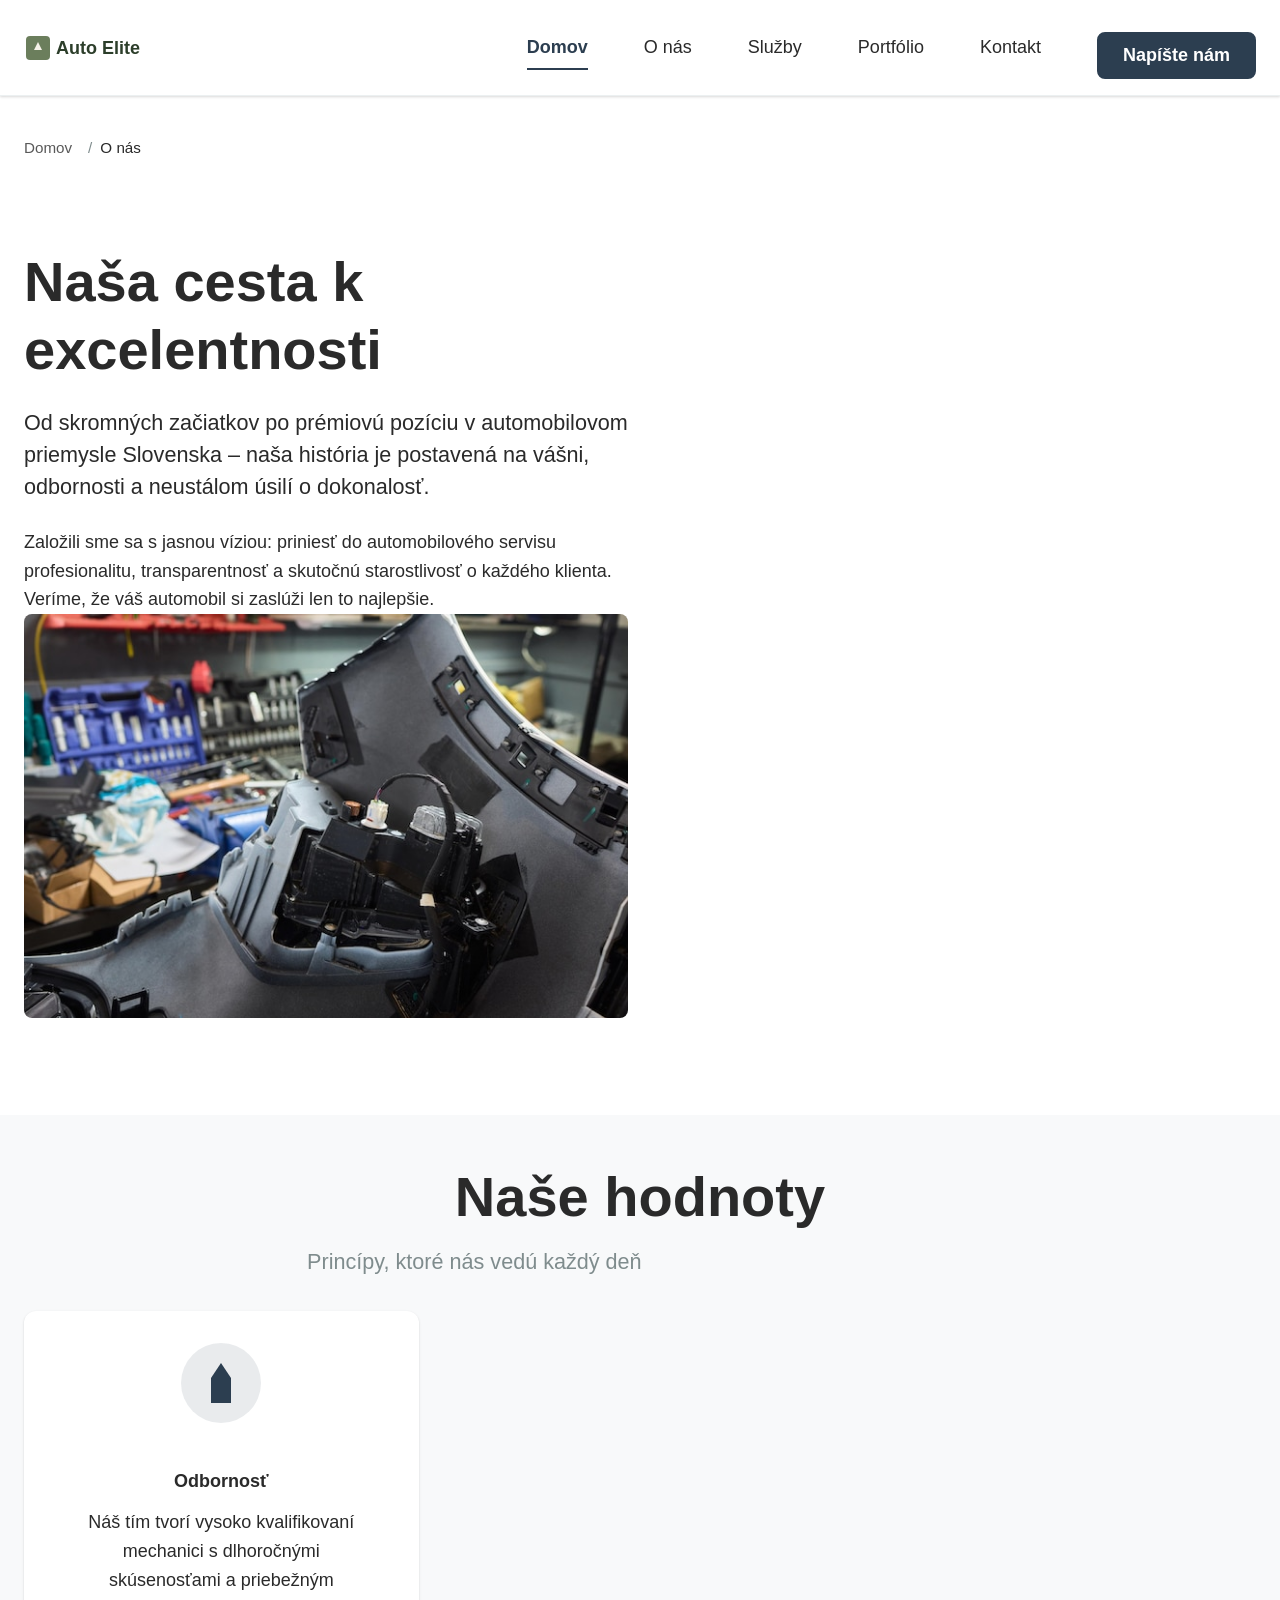
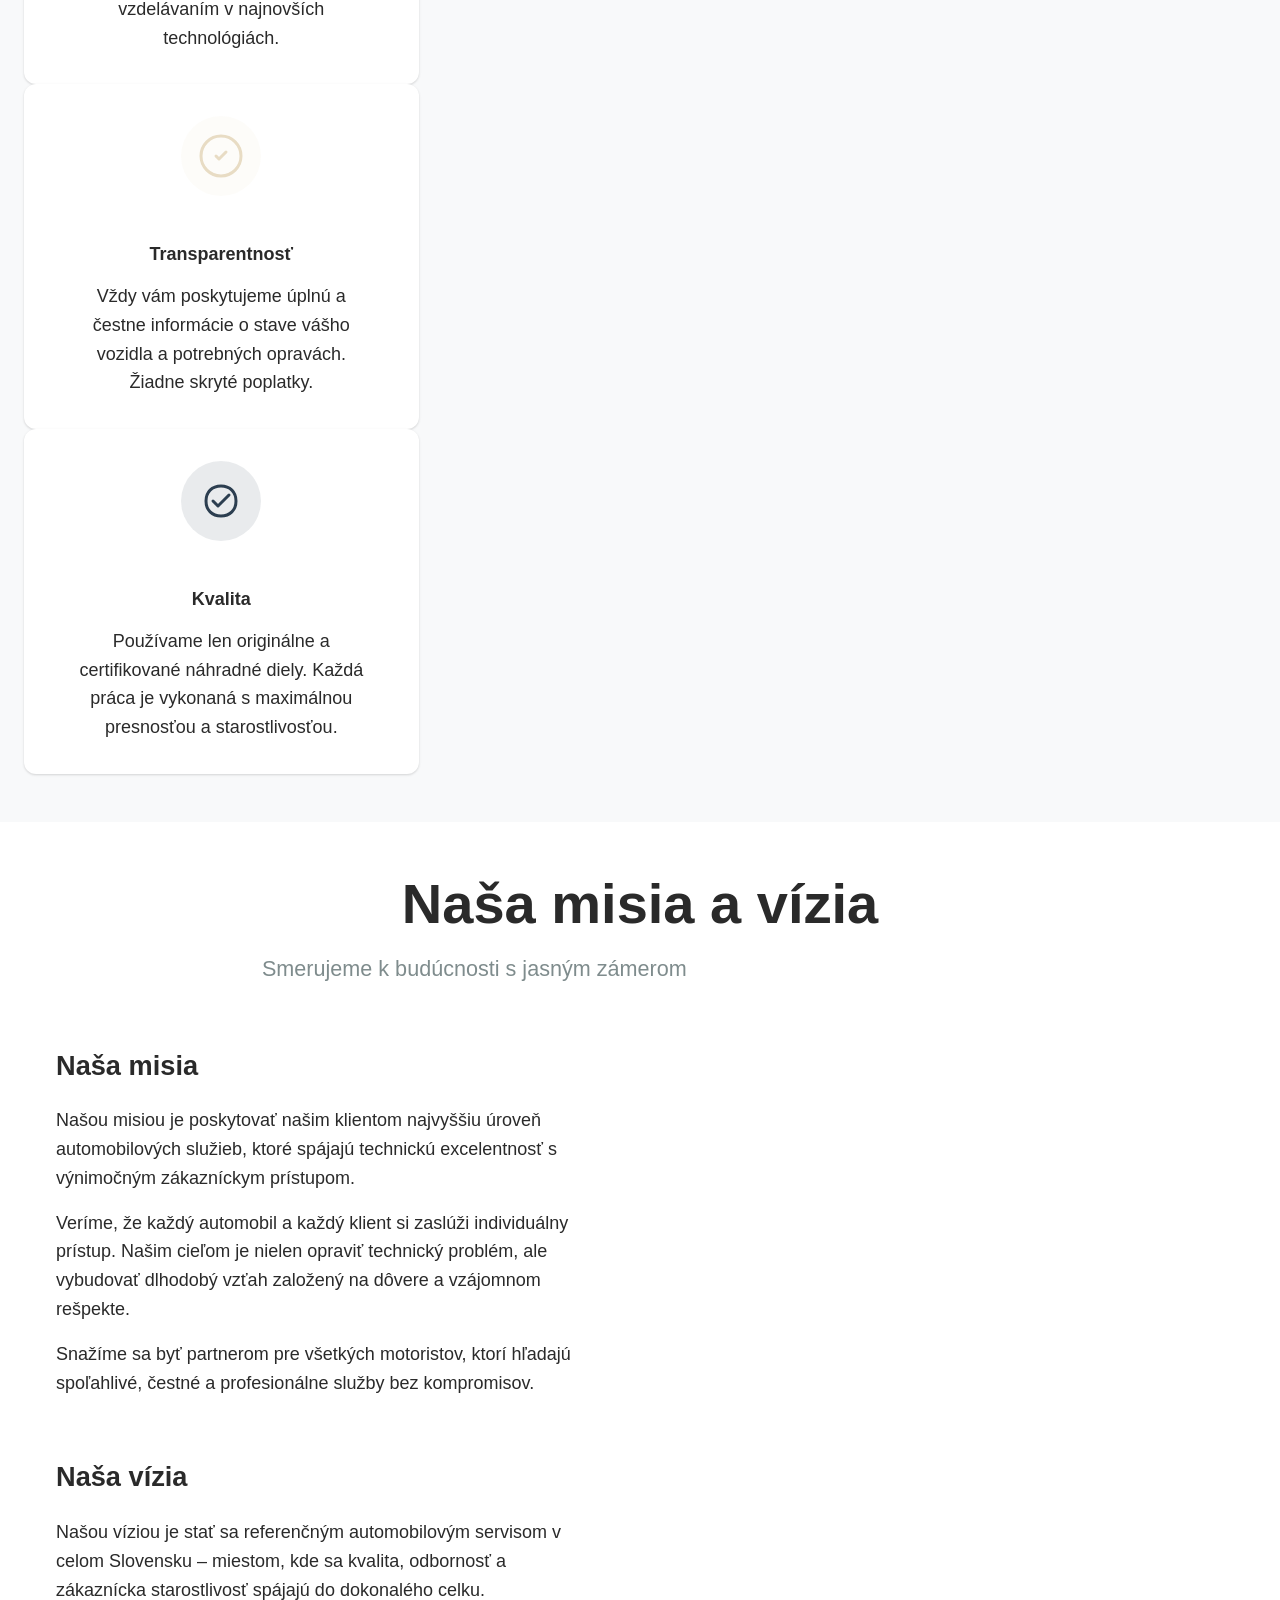
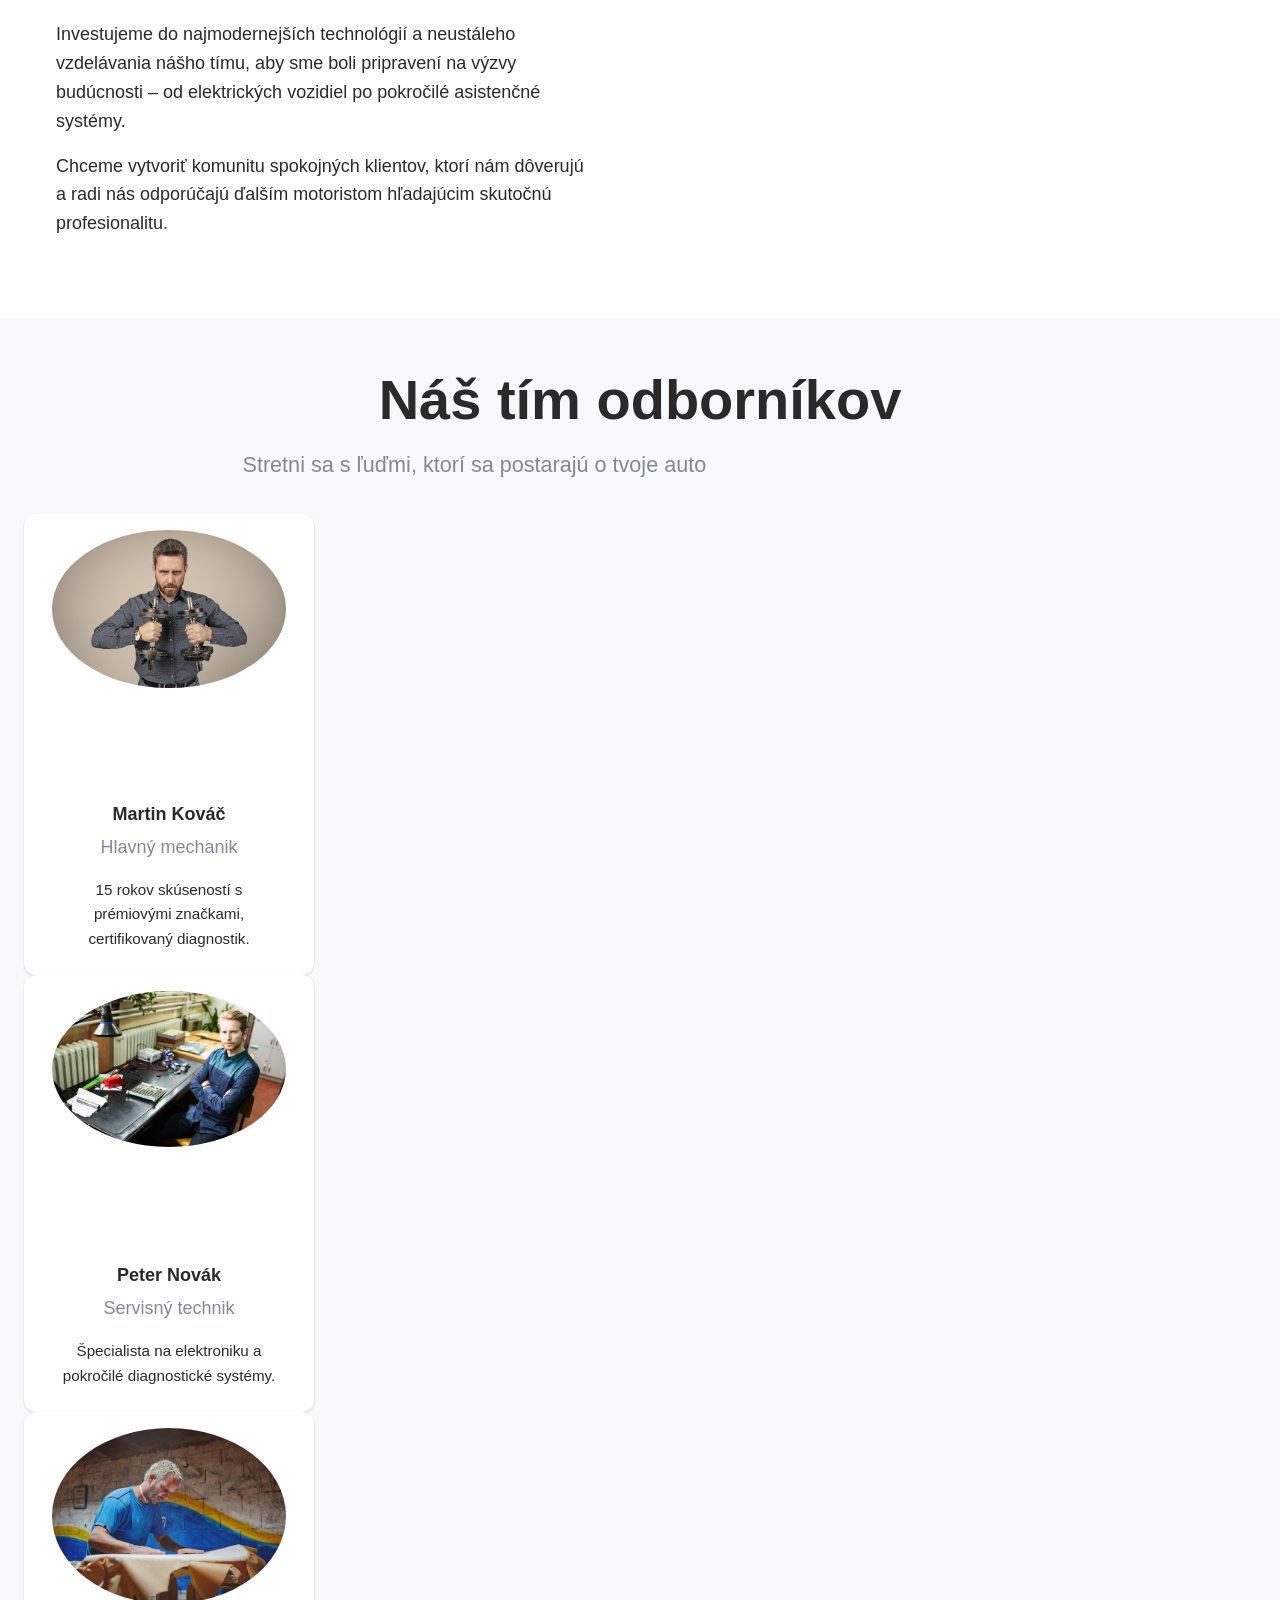
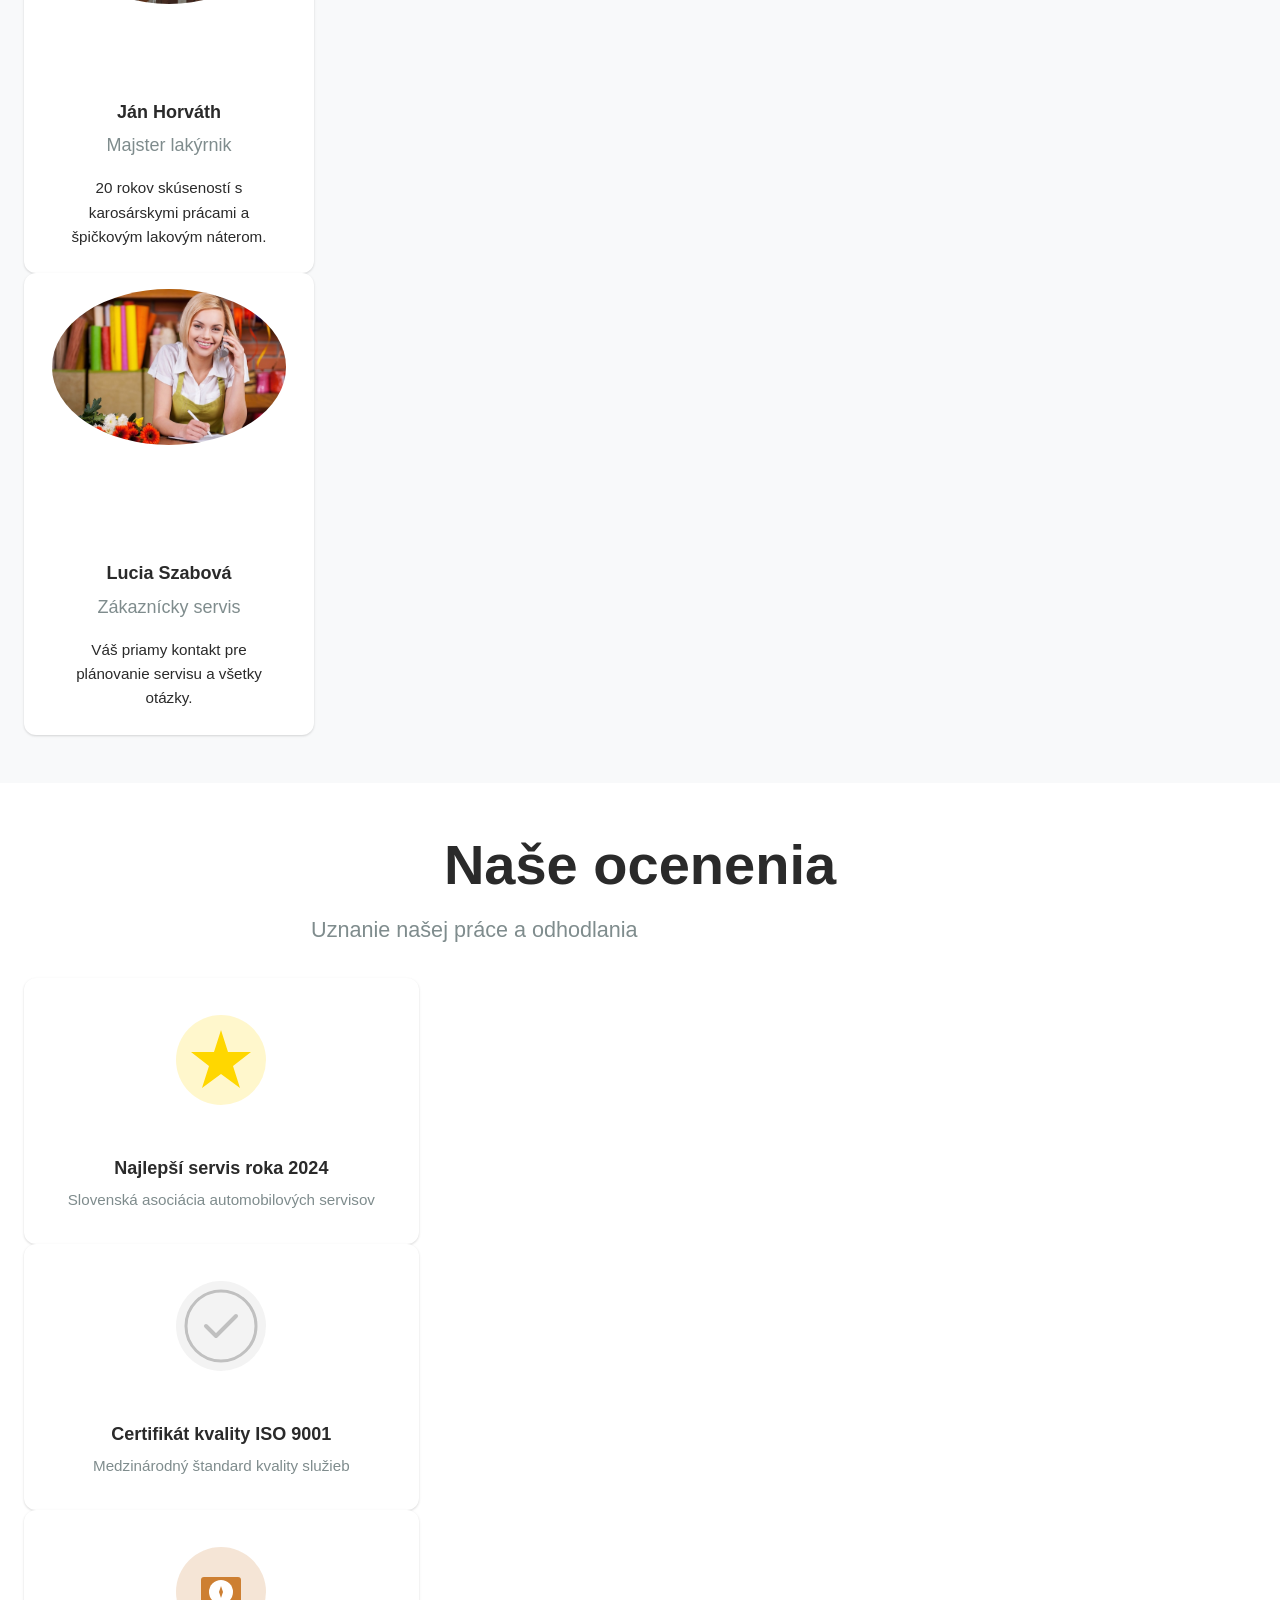
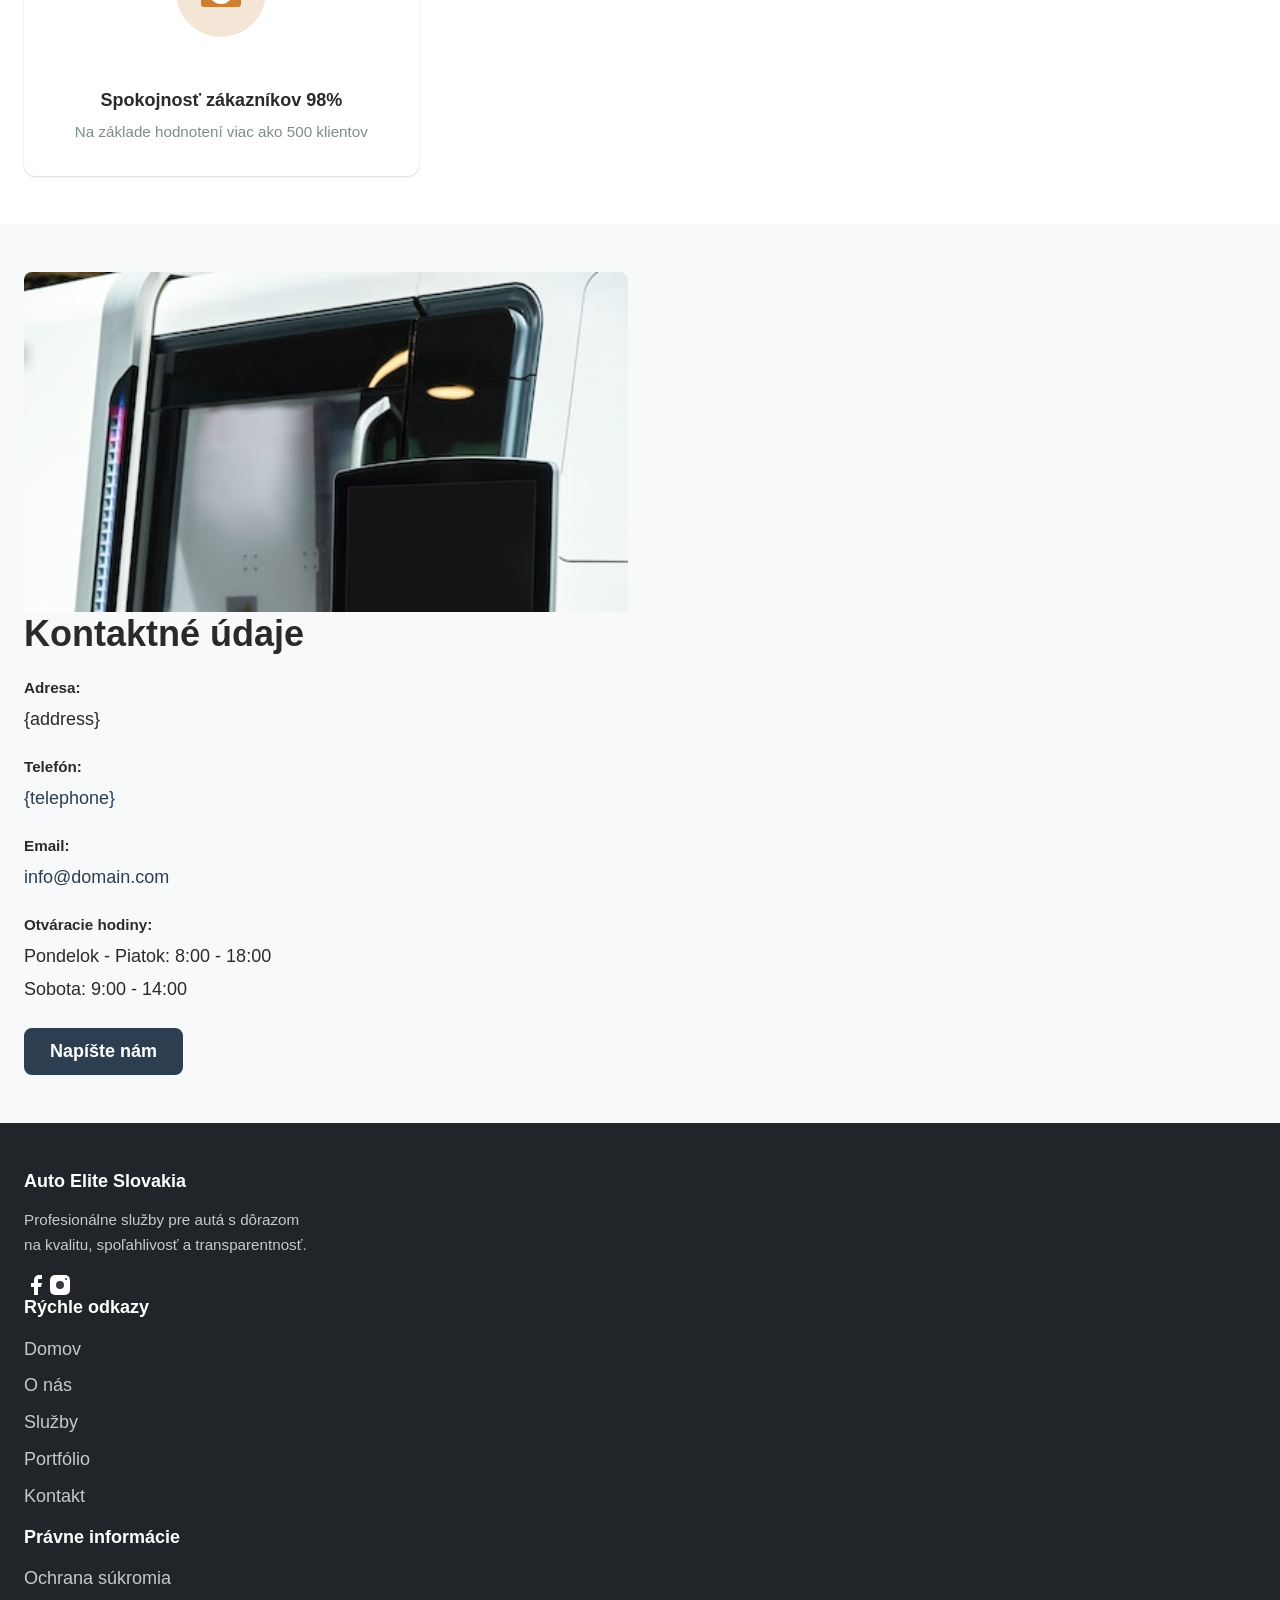
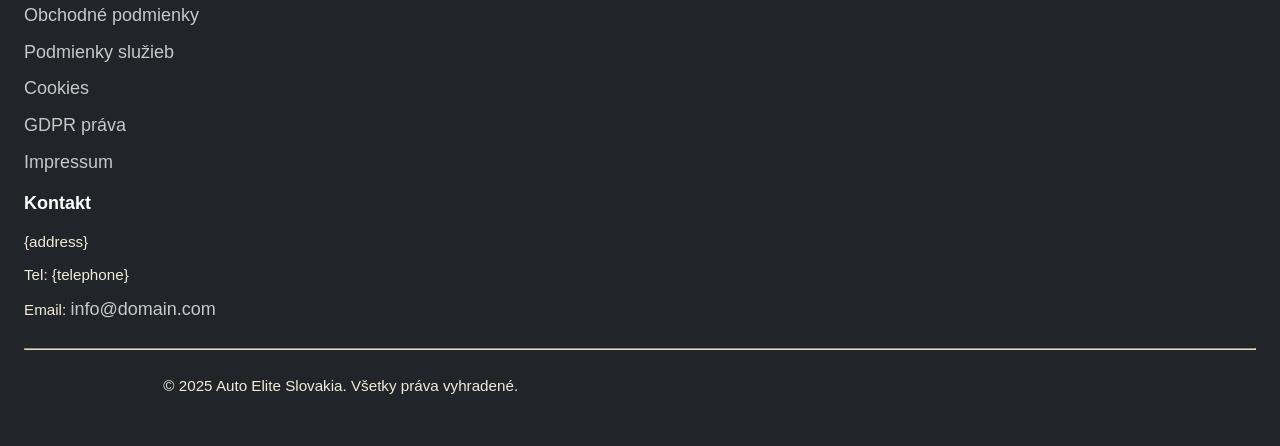
==== commit 17421309: "images_replaced" ====
--- a/about.html
+++ b/about.html
@@ -1,6 +1,4 @@
-<!doctype html>
-<html lang="sk">
- <head>
+<!DOCTYPE html><html lang="sk"><head>
   <meta charset="UTF-8">
   <meta name="viewport" content="width=device-width, initial-scale=1.0">
   <title>O nás - Prémiové automobilové služby</title>
@@ -19,7 +17,7 @@
    <div class="container-fluid">
     <a class="navbar-brand c-logo" href="/" aria-label="Auto Elite Slovakia"> 
      <svg width="150" height="40" viewBox="0 0 150 40" fill="none" xmlns="http://www.w3.org/2000/svg" aria-hidden="true">
-      <rect x="2" y="8" width="24" height="24" rx="4" fill="#6B7E5C" /> <path d="M14 14L18 22L10 22L14 14Z" fill="#F5F1E8" /> <text x="32" y="26" font-family="sans-serif" font-size="18" font-weight="700" fill="#2C3E2A">Auto Elite</text>
+      <rect x="2" y="8" width="24" height="24" rx="4" fill="#6B7E5C"></rect> <path d="M14 14L18 22L10 22L14 14Z" fill="#F5F1E8"></path> <text x="32" y="26" font-family="sans-serif" font-size="18" font-weight="700" fill="#2C3E2A">Auto Elite</text>
      </svg> 
     </a>
     <button class="c-nav__toggle navbar-toggler" type="button" aria-controls="nav-menu" aria-expanded="false" aria-label="Otvoriť navigáciu"><span class="navbar-toggler-icon"></span></button>
@@ -50,7 +48,7 @@
       </div>
       <div class="col-12 col-md-6" data-aos="fade-left">
        <div class="ratio ratio-4x3">
-        <img src="https://images.unsplash.com/photo-1486262715619-67b85e0b08d3?w=800&amp;h=600&amp;fit=crop" alt="Moderná automobilová dielňa s profesionálnym vybavením" class="img-fluid" loading="lazy" width="800" height="600" style="object-fit: cover; border-radius: 8px;">
+        <img src="img/57668.jpg" alt="Moderná automobilová dielňa s profesionálnym vybavením" class="img-fluid" loading="lazy" width="800" height="600" style="object-fit: cover; border-radius: 8px;">
        </div>
       </div>
      </div>
@@ -70,7 +68,7 @@
         <div class="card-body text-center p-4">
          <div class="ratio ratio-1x1 mx-auto mb-3" style="width: 80px;">
           <svg viewBox="0 0 80 80" fill="none" xmlns="http://www.w3.org/2000/svg">
-           <circle cx="40" cy="40" r="40" fill="var(--color-primary)" opacity="0.1" /> <path d="M40 20L50 35H30L40 20Z" fill="var(--color-primary)" /> <rect x="30" y="35" width="20" height="25" fill="var(--color-primary)" />
+           <circle cx="40" cy="40" r="40" fill="var(--color-primary)" opacity="0.1"></circle> <path d="M40 20L50 35H30L40 20Z" fill="var(--color-primary)"></path> <rect x="30" y="35" width="20" height="25" fill="var(--color-primary)"></rect>
           </svg>
          </div>
          <h3 class="h5 fw-bold mb-3">Odbornosť</h3>
@@ -83,7 +81,7 @@
         <div class="card-body text-center p-4">
          <div class="ratio ratio-1x1 mx-auto mb-3" style="width: 80px;">
           <svg viewBox="0 0 80 80" fill="none" xmlns="http://www.w3.org/2000/svg">
-           <circle cx="40" cy="40" r="40" fill="var(--color-secondary)" opacity="0.1" /> <circle cx="40" cy="40" r="20" stroke="var(--color-secondary)" stroke-width="3" fill="none" /> <path d="M35 40L38 43L45 36" stroke="var(--color-secondary)" stroke-width="3" stroke-linecap="round" stroke-linejoin="round" />
+           <circle cx="40" cy="40" r="40" fill="var(--color-secondary)" opacity="0.1"></circle> <circle cx="40" cy="40" r="20" stroke="var(--color-secondary)" stroke-width="3" fill="none"></circle> <path d="M35 40L38 43L45 36" stroke="var(--color-secondary)" stroke-width="3" stroke-linecap="round" stroke-linejoin="round"></path>
           </svg>
          </div>
          <h3 class="h5 fw-bold mb-3">Transparentnosť</h3>
@@ -96,7 +94,7 @@
         <div class="card-body text-center p-4">
          <div class="ratio ratio-1x1 mx-auto mb-3" style="width: 80px;">
           <svg viewBox="0 0 80 80" fill="none" xmlns="http://www.w3.org/2000/svg">
-           <circle cx="40" cy="40" r="40" fill="var(--color-primary)" opacity="0.1" /> <path d="M40 25C31 25 25 31 25 40C25 49 31 55 40 55C49 55 55 49 55 40C55 31 49 25 40 25Z" stroke="var(--color-primary)" stroke-width="3" fill="none" /> <path d="M32 40L37 45L48 34" stroke="var(--color-primary)" stroke-width="3" stroke-linecap="round" stroke-linejoin="round" />
+           <circle cx="40" cy="40" r="40" fill="var(--color-primary)" opacity="0.1"></circle> <path d="M40 25C31 25 25 31 25 40C25 49 31 55 40 55C49 55 55 49 55 40C55 31 49 25 40 25Z" stroke="var(--color-primary)" stroke-width="3" fill="none"></path> <path d="M32 40L37 45L48 34" stroke="var(--color-primary)" stroke-width="3" stroke-linecap="round" stroke-linejoin="round"></path>
           </svg>
          </div>
          <h3 class="h5 fw-bold mb-3">Kvalita</h3>
@@ -147,7 +145,7 @@
       <div class="col-12 col-sm-6 col-lg-3" data-aos="zoom-in" data-aos-delay="0">
        <div class="card h-100 d-flex flex-column border-0 shadow-sm">
         <div class="ratio ratio-1x1">
-         <img src="https://images.unsplash.com/photo-1560250097-0b93528c311a?w=400&amp;h=400&amp;fit=crop" alt="Martin Kováč, hlavný mechanik" class="img-fluid" loading="lazy" width="400" height="400" style="object-fit: cover; border-radius: 50%; padding: 1rem;">
+         <img src="img/14290.jpg" alt="Martin Kováč, hlavný mechanik" class="img-fluid" loading="lazy" width="400" height="400" style="object-fit: cover; border-radius: 50%; padding: 1rem;">
         </div>
         <div class="card-body text-center d-flex flex-column">
          <h3 class="h5 fw-bold mb-2">Martin Kováč</h3>
@@ -159,7 +157,7 @@
       <div class="col-12 col-sm-6 col-lg-3" data-aos="zoom-in" data-aos-delay="100">
        <div class="card h-100 d-flex flex-column border-0 shadow-sm">
         <div class="ratio ratio-1x1">
-         <img src="https://images.unsplash.com/photo-1472099645785-5658abf4ff4e?w=400&amp;h=400&amp;fit=crop" alt="Peter Novák, servisný technik" class="img-fluid" loading="lazy" width="400" height="400" style="object-fit: cover; border-radius: 50%; padding: 1rem;">
+         <img src="img/5891.jpg" alt="Peter Novák, servisný technik" class="img-fluid" loading="lazy" width="400" height="400" style="object-fit: cover; border-radius: 50%; padding: 1rem;">
         </div>
         <div class="card-body text-center d-flex flex-column">
          <h3 class="h5 fw-bold mb-2">Peter Novák</h3>
@@ -171,7 +169,7 @@
       <div class="col-12 col-sm-6 col-lg-3" data-aos="zoom-in" data-aos-delay="200">
        <div class="card h-100 d-flex flex-column border-0 shadow-sm">
         <div class="ratio ratio-1x1">
-         <img src="https://images.unsplash.com/photo-1507003211169-0a1dd7228f2d?w=400&amp;h=400&amp;fit=crop" alt="Ján Horváth, majster lakýrnik" class="img-fluid" loading="lazy" width="400" height="400" style="object-fit: cover; border-radius: 50%; padding: 1rem;">
+         <img src="img/1997.jpg" alt="Ján Horváth, majster lakýrnik" class="img-fluid" loading="lazy" width="400" height="400" style="object-fit: cover; border-radius: 50%; padding: 1rem;">
         </div>
         <div class="card-body text-center d-flex flex-column">
          <h3 class="h5 fw-bold mb-2">Ján Horváth</h3>
@@ -183,7 +181,7 @@
       <div class="col-12 col-sm-6 col-lg-3" data-aos="zoom-in" data-aos-delay="300">
        <div class="card h-100 d-flex flex-column border-0 shadow-sm">
         <div class="ratio ratio-1x1">
-         <img src="https://images.unsplash.com/photo-1438761681033-6461ffad8d80?w=400&amp;h=400&amp;fit=crop" alt="Lucia Szabová, zákaznícky servis" class="img-fluid" loading="lazy" width="400" height="400" style="object-fit: cover; border-radius: 50%; padding: 1rem;">
+         <img src="img/31871.jpg" alt="Lucia Szabová, zákaznícky servis" class="img-fluid" loading="lazy" width="400" height="400" style="object-fit: cover; border-radius: 50%; padding: 1rem;">
         </div>
         <div class="card-body text-center d-flex flex-column">
          <h3 class="h5 fw-bold mb-2">Lucia Szabová</h3>
@@ -208,7 +206,7 @@
        <div class="card h-100 border-0 shadow-sm text-center p-4">
         <div class="ratio ratio-1x1 mx-auto mb-3" style="width: 100px;">
          <svg viewBox="0 0 100 100" fill="none" xmlns="http://www.w3.org/2000/svg">
-          <circle cx="50" cy="50" r="45" fill="#FFD700" opacity="0.2" /> <path d="M50 20L57 42H80L62 56L69 78L50 64L31 78L38 56L20 42H43L50 20Z" fill="#FFD700" />
+          <circle cx="50" cy="50" r="45" fill="#FFD700" opacity="0.2"></circle> <path d="M50 20L57 42H80L62 56L69 78L50 64L31 78L38 56L20 42H43L50 20Z" fill="#FFD700"></path>
          </svg>
         </div>
         <h3 class="h5 fw-bold mb-2">Najlepší servis roka 2024</h3>
@@ -219,7 +217,7 @@
        <div class="card h-100 border-0 shadow-sm text-center p-4">
         <div class="ratio ratio-1x1 mx-auto mb-3" style="width: 100px;">
          <svg viewBox="0 0 100 100" fill="none" xmlns="http://www.w3.org/2000/svg">
-          <circle cx="50" cy="50" r="45" fill="#C0C0C0" opacity="0.2" /> <circle cx="50" cy="50" r="35" stroke="#C0C0C0" stroke-width="3" /> <path d="M35 50L45 60L65 40" stroke="#C0C0C0" stroke-width="4" stroke-linecap="round" stroke-linejoin="round" />
+          <circle cx="50" cy="50" r="45" fill="#C0C0C0" opacity="0.2"></circle> <circle cx="50" cy="50" r="35" stroke="#C0C0C0" stroke-width="3"></circle> <path d="M35 50L45 60L65 40" stroke="#C0C0C0" stroke-width="4" stroke-linecap="round" stroke-linejoin="round"></path>
          </svg>
         </div>
         <h3 class="h5 fw-bold mb-2">Certifikát kvality ISO 9001</h3>
@@ -230,7 +228,7 @@
        <div class="card h-100 border-0 shadow-sm text-center p-4">
         <div class="ratio ratio-1x1 mx-auto mb-3" style="width: 100px;">
          <svg viewBox="0 0 100 100" fill="none" xmlns="http://www.w3.org/2000/svg">
-          <circle cx="50" cy="50" r="45" fill="#CD7F32" opacity="0.2" /> <rect x="30" y="35" width="40" height="30" rx="3" fill="#CD7F32" /> <circle cx="50" cy="50" r="12" fill="white" /> <path d="M50 44L52 50L50 56L48 50L50 44Z" fill="#CD7F32" />
+          <circle cx="50" cy="50" r="45" fill="#CD7F32" opacity="0.2"></circle> <rect x="30" y="35" width="40" height="30" rx="3" fill="#CD7F32"></rect> <circle cx="50" cy="50" r="12" fill="white"></circle> <path d="M50 44L52 50L50 56L48 50L50 44Z" fill="#CD7F32"></path>
          </svg>
         </div>
         <h3 class="h5 fw-bold mb-2">Spokojnosť zákazníkov 98%</h3>
@@ -245,7 +243,7 @@
      <div class="row align-items-center g-4">
       <div class="col-12 col-md-6" data-aos="fade-right">
        <div class="ratio ratio-16x9">
-        <img src="https://images.unsplash.com/photo-1619642751034-765dfdf7c58e?w=800&amp;h=450&amp;fit=crop" alt="Moderné vybavenie servisu s diagnostickými prístrojmi" class="img-fluid" loading="lazy" width="800" height="450" style="object-fit: cover; border-radius: 8px;">
+        <img src="img/156.jpg" alt="Moderné vybavenie servisu s diagnostickými prístrojmi" class="img-fluid" loading="lazy" width="800" height="450" style="object-fit: cover; border-radius: 8px;">
        </div>
       </div>
       <div class="col-12 col-md-6" data-aos="fade-left">
@@ -282,11 +280,11 @@
       <div class="d-flex gap-3">
        <a href="#" class="text-white" aria-label="Facebook"> 
         <svg width="24" height="24" viewBox="0 0 24 24" fill="currentColor" aria-hidden="true">
-         <path d="M18 2h-3a5 5 0 00-5 5v3H7v4h3v8h4v-8h3l1-4h-4V7a1 1 0 011-1h3z" />
+         <path d="M18 2h-3a5 5 0 00-5 5v3H7v4h3v8h4v-8h3l1-4h-4V7a1 1 0 011-1h3z"></path>
         </svg> 
        </a> <a href="#" class="text-white" aria-label="Instagram"> 
         <svg width="24" height="24" viewBox="0 0 24 24" fill="currentColor" aria-hidden="true">
-         <rect x="2" y="2" width="20" height="20" rx="5" ry="5" /> <circle cx="12" cy="12" r="4" fill="#343A40" /> <circle cx="18" cy="6" r="1" fill="#343A40" />
+         <rect x="2" y="2" width="20" height="20" rx="5" ry="5"></rect> <circle cx="12" cy="12" r="4" fill="#343A40"></circle> <circle cx="18" cy="6" r="1" fill="#343A40"></circle>
         </svg> 
        </a>
       </div>
@@ -329,6 +327,6 @@
     </div>
    </div>
   </footer>
-  <script src="script.js" defer></script>
- </body>
-</html>+  <script src="script.js" defer=""></script>
+ 
+</body></html>
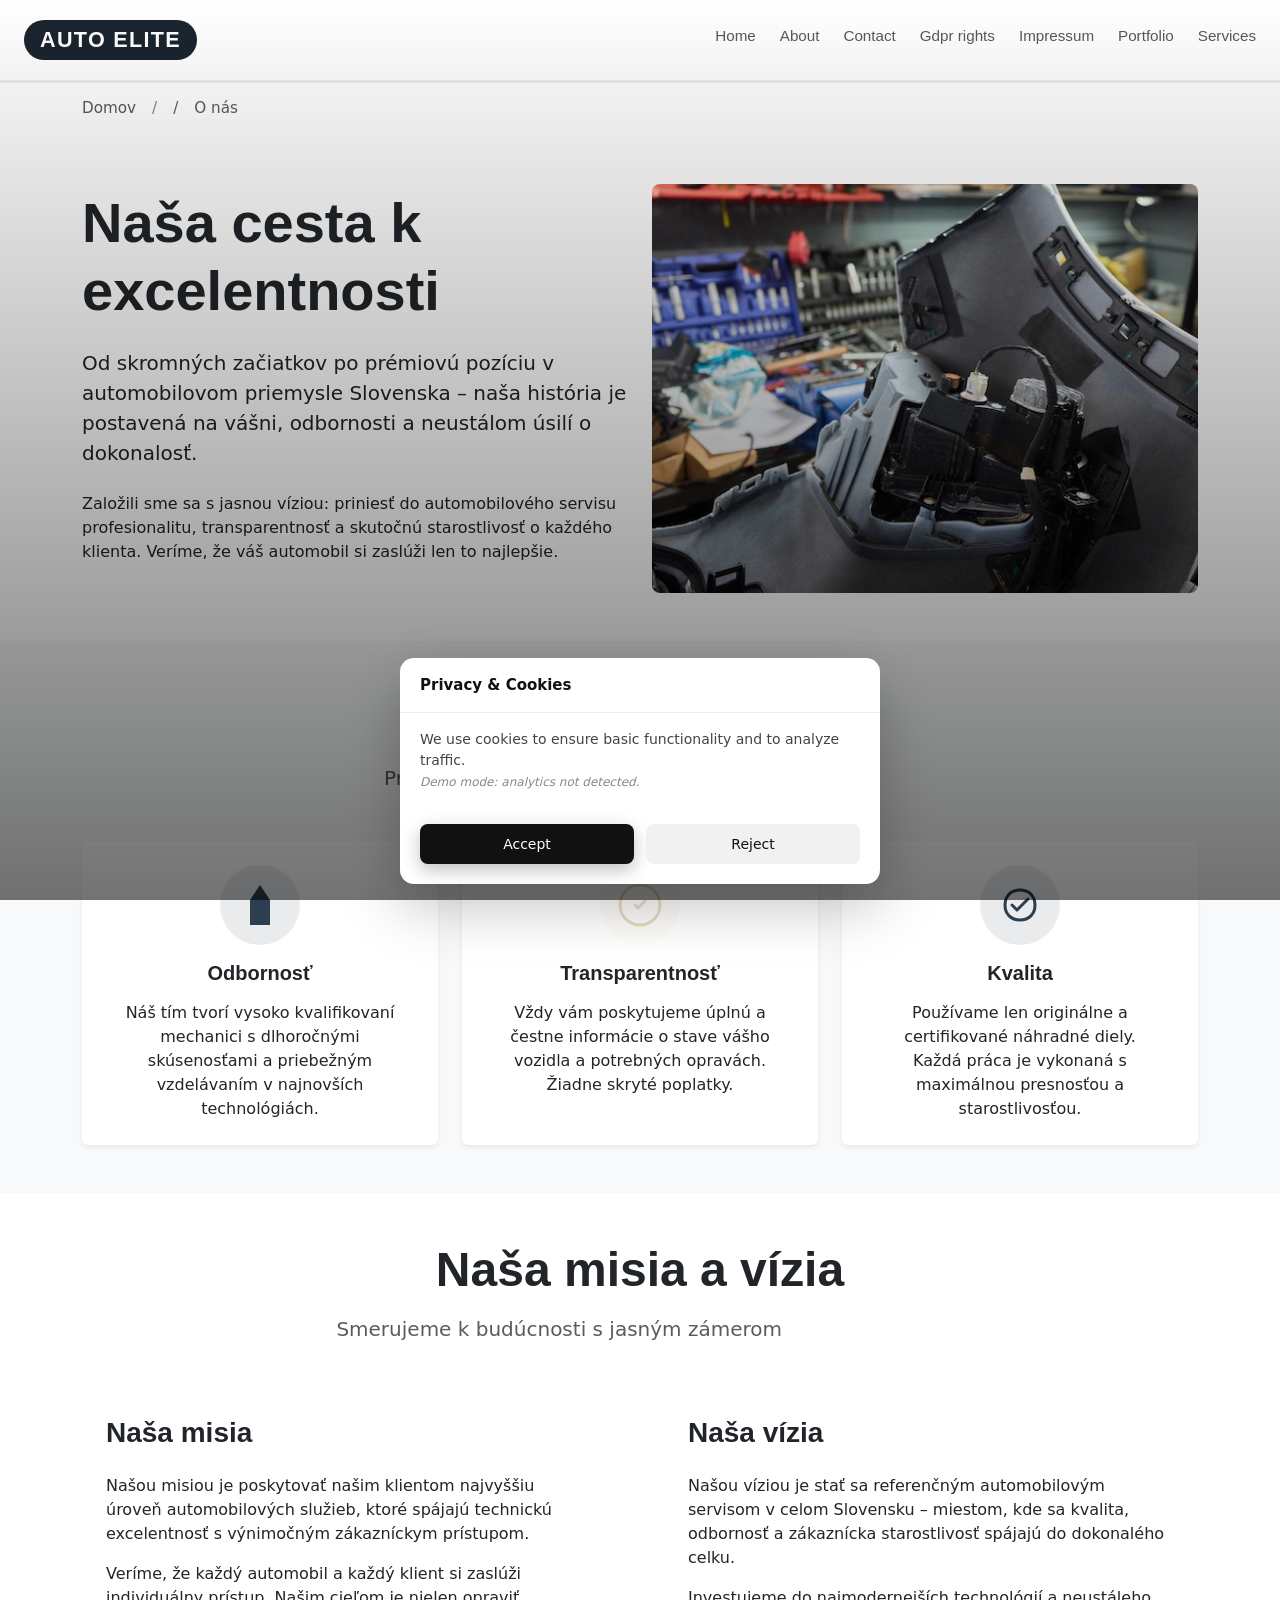
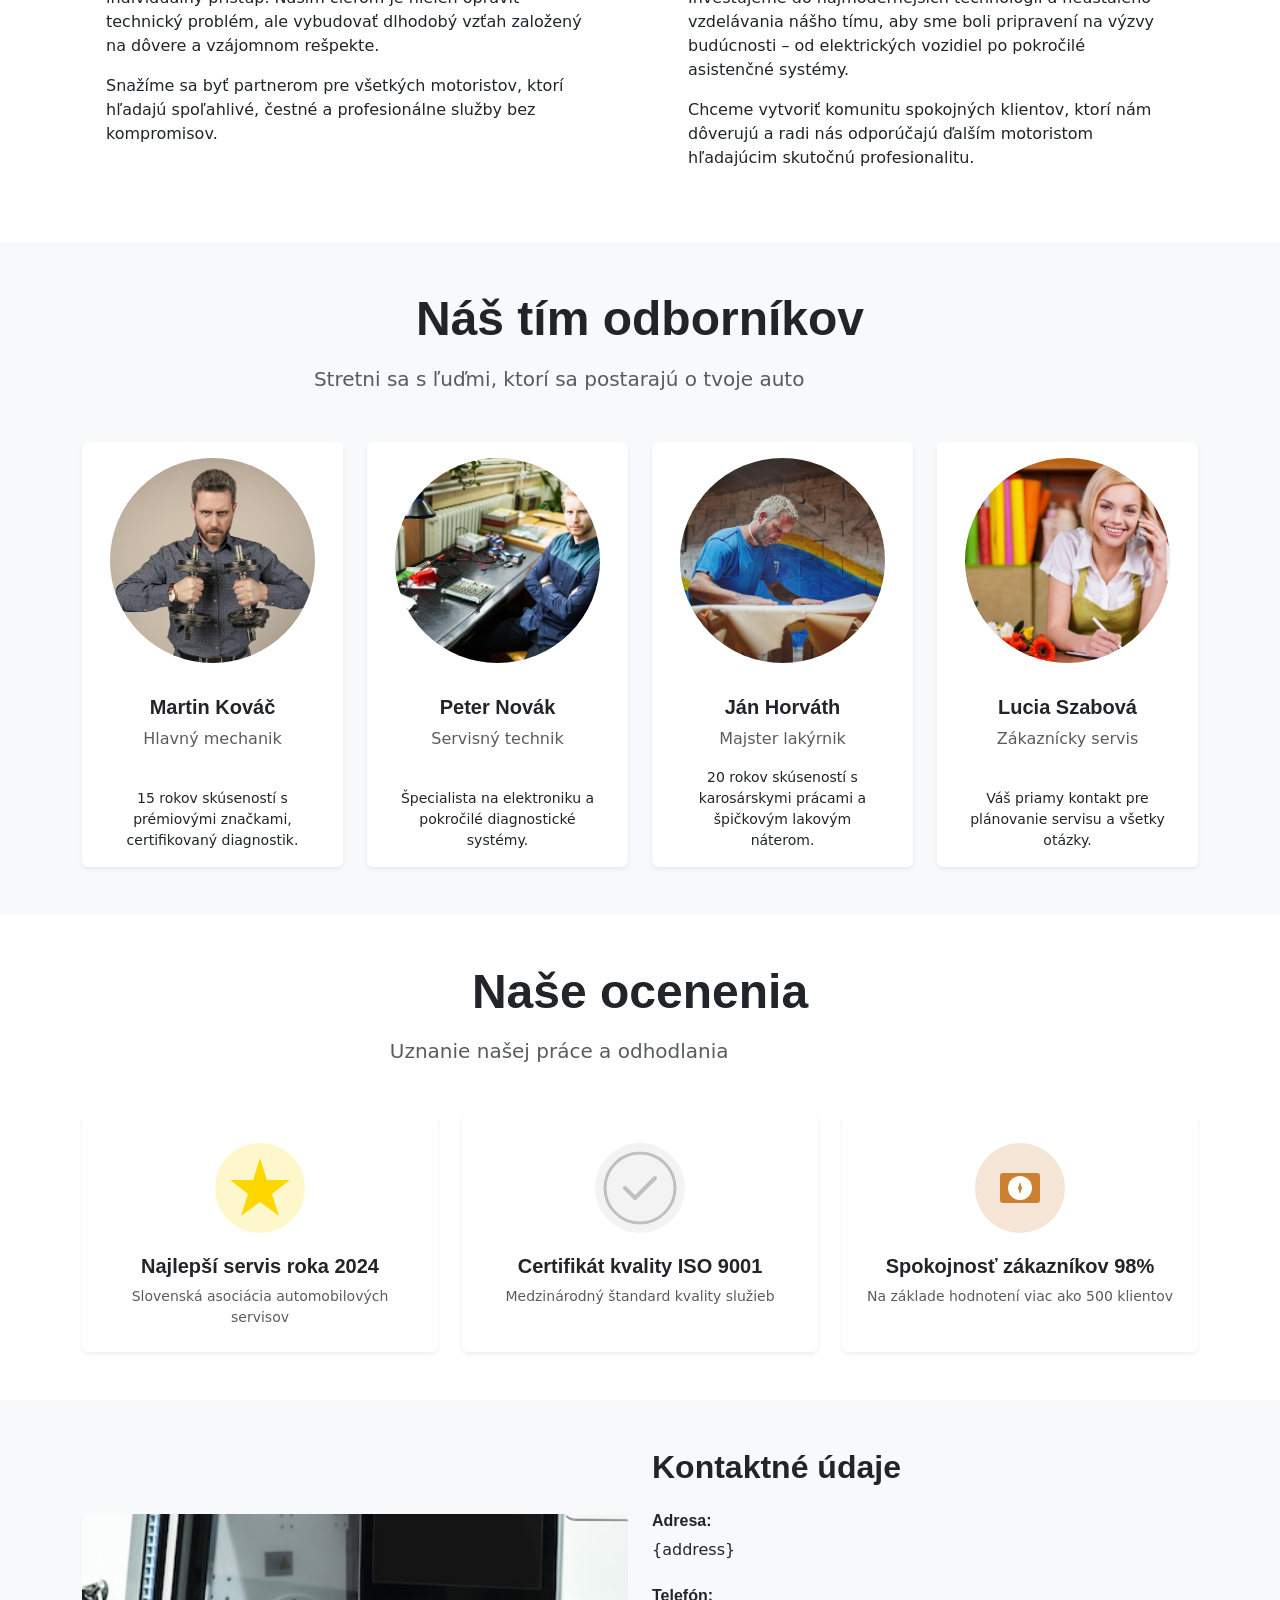
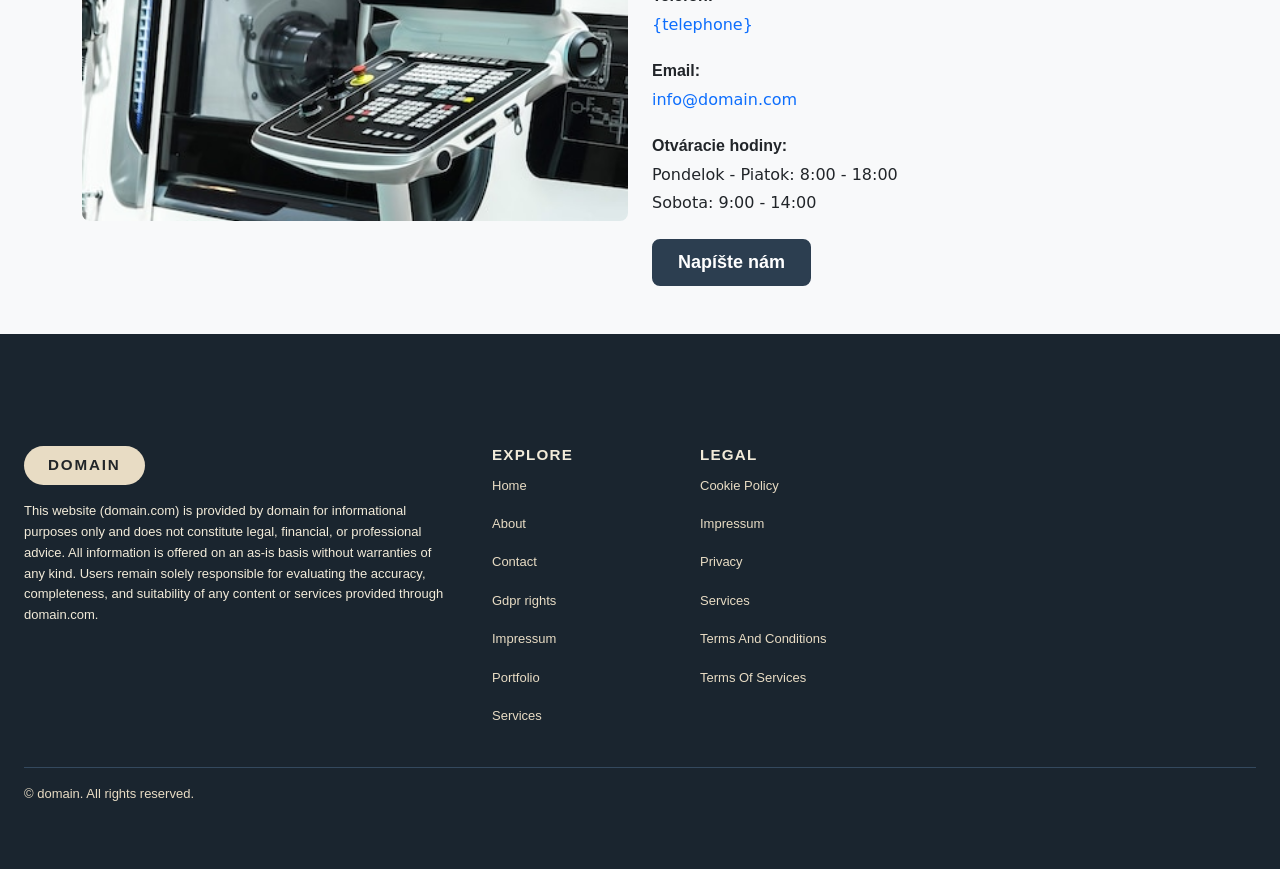
==== commit 9d25614d: "AI Audit" ====
--- a/about.html
+++ b/about.html
@@ -1,4 +1,33 @@
 <!DOCTYPE html><html lang="sk"><head>
+<script type="application/ld+json">
+{
+  "@context": "https://schema.org",
+  "@graph": [
+    {
+      "@type": "WebSite",
+      "@id": "https://domain.com/#website",
+      "url": "https://domain.com",
+      "name": "domain"
+    },
+    {
+      "@type": "Organization",
+      "@id": "https://domain.com/#org",
+      "name": "domain",
+      "url": "https://domain.com"
+    },
+    {
+      "@type": "WebPage",
+      "@id": "https://domain.com/about.html",
+      "url": "https://domain.com/about.html",
+      "name": "domain",
+      "isPartOf": {
+        "@id": "https://domain.com/#website"
+      },
+      "inLanguage": "sk"
+    }
+  ]
+}
+</script>
   <meta charset="UTF-8">
   <meta name="viewport" content="width=device-width, initial-scale=1.0">
   <title>O nás - Prémiové automobilové služby</title>
@@ -11,24 +40,36 @@
   <link rel="stylesheet" href="style.css">
   <link rel="icon" type="image/png" href="/favicon.png">
   <link rel="apple-touch-icon" href="/apple-touch-icon.png">
- </head>
+   <link rel="stylesheet" href="https://cdn.jsdelivr.net/npm/bootstrap@5.3.3/dist/css/bootstrap.min.css" integrity="sha384-QWTKZyjpPEjISv5WaRU9OFeRpok6YctnYmDr5pNlyT2bRjXh0JMhjY6hW+ALEwIH" crossorigin="anonymous">
+  <link rel="stylesheet" href="https://unpkg.com/aos@2.3.4/dist/aos.css">
+<link rel="stylesheet" href="./header-footer.css">
+</head>
  <body>
-  <header class="l-header navbar navbar-expand-md sticky-top bg-white border-bottom">
-   <div class="container-fluid">
-    <a class="navbar-brand c-logo" href="/" aria-label="Auto Elite Slovakia"> 
-     <svg width="150" height="40" viewBox="0 0 150 40" fill="none" xmlns="http://www.w3.org/2000/svg" aria-hidden="true">
-      <rect x="2" y="8" width="24" height="24" rx="4" fill="#6B7E5C"></rect> <path d="M14 14L18 22L10 22L14 14Z" fill="#F5F1E8"></path> <text x="32" y="26" font-family="sans-serif" font-size="18" font-weight="700" fill="#2C3E2A">Auto Elite</text>
-     </svg> 
-    </a>
-    <button class="c-nav__toggle navbar-toggler" type="button" aria-controls="nav-menu" aria-expanded="false" aria-label="Otvoriť navigáciu"><span class="navbar-toggler-icon"></span></button>
-    <div class="collapse navbar-collapse" id="nav-menu">
-     <nav class="c-nav navbar-nav ms-auto" aria-label="Hlavná navigácia">
-      <a class="c-nav__item nav-link" href="/" aria-current="page">Domov</a> <a class="c-nav__item nav-link" href="about.html">O nás</a> <a class="c-nav__item nav-link" href="services.html">Služby</a> <a class="c-nav__item nav-link" href="portfolio.html">Portfólio</a> <a class="c-nav__item nav-link" href="contact.html">Kontakt</a>
-     </nav>
-     <a href="contact.html" class="c-button btn btn-primary ms-md-3 mt-3 mt-md-0">Napíšte nám</a>
-    </div>
-   </div>
-  </header>
+  <header class="dr-header" aria-label="Primary">
+  <div class="dr-header-inner">
+    <div class="dr-header-main">
+      <div class="dr-header-brand" aria-label="Auto Elite">
+        <div class="dr-header-logo">Auto Elite</div>
+      </div>
+      <button class="dr-nav-toggle" type="button" aria-label="Toggle navigation" aria-expanded="false">
+        <span class="dr-nav-toggle-bar"></span>
+        <span class="dr-nav-toggle-bar"></span>
+        <span class="dr-nav-toggle-bar"></span>
+      </button>
+      <nav class="dr-nav" aria-label="Main navigation">
+        <ul class="dr-nav-list">
+          <li class="dr-nav-item"><a class="dr-nav-link" href="./index.html">Home</a></li>
+          <li class="dr-nav-item"><a class="dr-nav-link" href="./about.html">About</a></li>
+          <li class="dr-nav-item"><a class="dr-nav-link" href="./contact.html">Contact</a></li>
+          <li class="dr-nav-item"><a class="dr-nav-link" href="./gdpr-rights.html">Gdpr rights</a></li>
+          <li class="dr-nav-item"><a class="dr-nav-link" href="./impressum.html">Impressum</a></li>
+          <li class="dr-nav-item"><a class="dr-nav-link" href="./portfolio.html">Portfolio</a></li>
+          <li class="dr-nav-item"><a class="dr-nav-link" href="./services.html">Services</a></li>
+        </ul>
+      </nav>
+    </div>
+  </div>
+</header>
   <main>
    <nav aria-label="breadcrumb" class="py-3">
     <div class="container">
@@ -271,62 +312,55 @@
     </div>
    </section>
   </main>
-  <footer class="l-footer bg-dark text-white py-4 py-md-5">
-   <div class="container">
-    <div class="row g-4">
-     <div class="col-12 col-md-6 col-lg-3">
-      <h3 class="h5 fw-bold mb-3">Auto Elite Slovakia</h3>
-      <p class="text-white-50 mb-3">Profesionálne služby pre autá s dôrazom na kvalitu, spoľahlivosť a transparentnosť.</p>
-      <div class="d-flex gap-3">
-       <a href="#" class="text-white" aria-label="Facebook"> 
-        <svg width="24" height="24" viewBox="0 0 24 24" fill="currentColor" aria-hidden="true">
-         <path d="M18 2h-3a5 5 0 00-5 5v3H7v4h3v8h4v-8h3l1-4h-4V7a1 1 0 011-1h3z"></path>
-        </svg> 
-       </a> <a href="#" class="text-white" aria-label="Instagram"> 
-        <svg width="24" height="24" viewBox="0 0 24 24" fill="currentColor" aria-hidden="true">
-         <rect x="2" y="2" width="20" height="20" rx="5" ry="5"></rect> <circle cx="12" cy="12" r="4" fill="#343A40"></circle> <circle cx="18" cy="6" r="1" fill="#343A40"></circle>
-        </svg> 
-       </a>
-      </div>
-     </div>
-     <div class="col-12 col-md-6 col-lg-3">
-      <h3 class="h5 fw-bold mb-3">Rýchle odkazy</h3>
-      <ul class="list-unstyled">
-       <li class="mb-2"><a href="/" class="text-white-50 text-decoration-none">Domov</a></li>
-       <li class="mb-2"><a href="about.html" class="text-white-50 text-decoration-none">O nás</a></li>
-       <li class="mb-2"><a href="services.html" class="text-white-50 text-decoration-none">Služby</a></li>
-       <li class="mb-2"><a href="portfolio.html" class="text-white-50 text-decoration-none">Portfólio</a></li>
-       <li class="mb-2"><a href="contact.html" class="text-white-50 text-decoration-none">Kontakt</a></li>
-      </ul>
-     </div>
-     <div class="col-12 col-md-6 col-lg-3">
-      <h3 class="h5 fw-bold mb-3">Právne informácie</h3>
-      <ul class="list-unstyled">
-       <li class="mb-2"><a href="privacy.html" class="text-white-50 text-decoration-none">Ochrana súkromia</a></li>
-       <li class="mb-2"><a href="terms_and_conditions.html" class="text-white-50 text-decoration-none">Obchodné podmienky</a></li>
-       <li class="mb-2"><a href="terms_of_services.html" class="text-white-50 text-decoration-none">Podmienky služieb</a></li>
-       <li class="mb-2"><a href="cookie_policy.html" class="text-white-50 text-decoration-none">Cookies</a></li>
-       <li class="mb-2"><a href="gdpr-rights.html" class="text-white-50 text-decoration-none">GDPR práva</a></li>
-       <li class="mb-2"><a href="impressum.html" class="text-white-50 text-decoration-none">Impressum</a></li>
-      </ul>
-     </div>
-     <div class="col-12 col-md-6 col-lg-3">
-      <h3 class="h5 fw-bold mb-3">Kontakt</h3>
-      <address class="text-white-50">
-       <p class="mb-2">{address}</p>
-       <p class="mb-2">Tel: {telephone}</p>
-       <p class="mb-0">Email: <a href="mailto:info@domain.com" class="text-white-50">info@domain.com</a></p>
-      </address>
-     </div>
-    </div>
-    <hr class="my-4 border-secondary">
-    <div class="row">
-     <div class="col-12 text-center text-white-50">
-      <p class="mb-0">© 2025 Auto Elite Slovakia. Všetky práva vyhradené.</p>
-     </div>
-    </div>
-   </div>
-  </footer>
+  <footer class="dr-footer" aria-label="Footer">
+  <div class="dr-footer-inner">
+    <div class="dr-footer-main">
+      <div class="dr-footer-brand-block" aria-label="domain">
+        <div class="dr-footer-mark">domain</div>
+        <p class="dr-footer-disclaimer">
+          This website (domain.com) is provided by domain for informational purposes only and does not constitute legal, financial, or professional advice. All information is offered on an as-is basis without warranties of any kind. Users remain solely responsible for evaluating the accuracy, completeness, and suitability of any content or services provided through domain.com.
+        </p>
+      </div>
+      <div class="dr-footer-nav-block" aria-label="Footer navigation">
+        <div class="dr-footer-section">
+          <h2 class="dr-footer-heading">Explore</h2>
+          <ul class="dr-footer-nav-list">
+            <li class="dr-footer-nav-item"><a class="dr-footer-nav-link" href="./index.html">Home</a></li>
+            <li class="dr-footer-nav-item"><a class="dr-footer-nav-link" href="./about.html">About</a></li>
+            <li class="dr-footer-nav-item"><a class="dr-footer-nav-link" href="./contact.html">Contact</a></li>
+            <li class="dr-footer-nav-item"><a class="dr-footer-nav-link" href="./gdpr-rights.html">Gdpr rights</a></li>
+            <li class="dr-footer-nav-item"><a class="dr-footer-nav-link" href="./impressum.html">Impressum</a></li>
+            <li class="dr-footer-nav-item"><a class="dr-footer-nav-link" href="./portfolio.html">Portfolio</a></li>
+            <li class="dr-footer-nav-item"><a class="dr-footer-nav-link" href="./services.html">Services</a></li>
+          </ul>
+        </div>
+        <div class="dr-footer-section" aria-label="Legal links">
+          <h2 class="dr-footer-heading">Legal</h2>
+          <ul class="dr-footer-legal-list">
+            <li class="dr-footer-legal-item"><a class="dr-footer-legal-link" href="./cookie_policy.html">Cookie Policy</a></li>
+            <li class="dr-footer-legal-item"><a class="dr-footer-legal-link" href="./impressum.html">Impressum</a></li>
+            <li class="dr-footer-legal-item"><a class="dr-footer-legal-link" href="./privacy.html">Privacy</a></li>
+            <li class="dr-footer-legal-item"><a class="dr-footer-legal-link" href="./services.html">Services</a></li>
+            <li class="dr-footer-legal-item"><a class="dr-footer-legal-link" href="./terms_and_conditions.html">Terms And Conditions</a></li>
+            <li class="dr-footer-legal-item"><a class="dr-footer-legal-link" href="./terms_of_services.html">Terms Of Services</a></li>
+          </ul>
+        </div>
+      </div>
+    </div>
+    <div class="dr-footer-bottom">
+      <p class="dr-footer-copy">© <span class="dr-footer-copy-name">domain</span>. All rights reserved.</p>
+    </div>
+  </div>
+</footer>
   <script src="script.js" defer=""></script>
  
+  <script src="https://unpkg.com/aos@2.3.4/dist/aos.js"></script>
+  <script>
+if (typeof AOS !== "undefined" && !window.__AOS_INITIALIZED__) {
+  AOS.init({ once: true, duration: 700, easing: "ease-out-cubic" });
+  window.__AOS_INITIALIZED__ = true;
+}
+</script>
+<script src="./header-footer.js"></script>
+<script src="./consent.js"></script>
 </body></html>
--- a/header-footer.css
+++ b/header-footer.css
@@ -0,0 +1,294 @@
+.dr-header {
+  background: var(--color-bg);
+  color: var(--color-text);
+  box-shadow: var(--shadow-sm);
+}
+
+.dr-header-inner {
+  max-width: var(--container-max);
+  margin: 0 auto;
+  padding: 0 var(--container-pad);
+}
+
+.dr-header-main {
+  min-height: var(--header-h);
+  display: flex;
+  align-items: center;
+  justify-content: space-between;
+}
+
+.dr-header-brand {
+  display: inline-flex;
+  align-items: center;
+}
+
+.dr-header-logo {
+  display: inline-flex;
+  align-items: center;
+  justify-content: center;
+  min-width: var(--logo-w);
+  height: var(--logo-h);
+  padding: 0 var(--space-md);
+  border-radius: var(--border-radius-full);
+  background: var(--color-primary-dark);
+  color: var(--color-white);
+  font-family: var(--font-base);
+  font-weight: var(--font-weight-semibold);
+  font-size: var(--font-size-lg);
+  letter-spacing: 0.06em;
+  text-transform: uppercase;
+}
+
+.dr-nav-toggle {
+  border: none;
+  background: transparent;
+  display: inline-flex;
+  flex-direction: column;
+  justify-content: center;
+  gap: 4px;
+  padding: var(--space-sm);
+  border-radius: var(--border-radius-full);
+  cursor: pointer;
+  color: var(--color-primary-dark);
+}
+
+.dr-nav-toggle-bar {
+  width: 18px;
+  height: 2px;
+  border-radius: var(--border-radius-full);
+  background: currentColor;
+  transition: transform var(--transition-base) ease, opacity var(--transition-base) ease;
+}
+
+.dr-nav {
+  font-family: var(--font-base);
+}
+
+.dr-nav-list {
+  list-style: none;
+  margin: 0;
+  padding: 0;
+  display: flex;
+  align-items: center;
+  gap: var(--space-lg);
+}
+
+.dr-nav-item {
+  position: relative;
+}
+
+.dr-nav-link {
+  text-decoration: none;
+  color: var(--color-text-light);
+  font-size: var(--font-size-sm);
+  font-weight: var(--font-weight-medium);
+  padding: var(--space-xs) 0;
+  border-radius: var(--border-radius-full);
+  position: relative;
+}
+
+.dr-nav-link::after {
+  content: "";
+  position: absolute;
+  left: 0;
+  bottom: -0.2rem;
+  width: 0;
+  height: 2px;
+  border-radius: var(--border-radius-full);
+  background: var(--color-accent);
+  transition: width var(--transition-base) ease;
+}
+
+.dr-nav-link:hover::after,
+.dr-nav-link:focus-visible::after {
+  width: 100%;
+}
+
+.dr-nav-link:hover,
+.dr-nav-link:focus-visible {
+  color: var(--color-primary-dark);
+}
+
+.dr-header-main .dr-nav-toggle:focus-visible,
+.dr-header-main .dr-nav-link:focus-visible {
+  outline: 2px solid var(--color-focus);
+  outline-offset: 2px;
+}
+
+@media (max-width: 768px) {
+  .dr-header-main {
+    gap: var(--space-md);
+  }
+
+  .dr-nav {
+    position: absolute;
+    left: 0;
+    right: 0;
+    top: auto;
+    background: var(--color-white);
+    box-shadow: var(--shadow-md);
+    border-radius: 0 0 var(--border-radius-lg) var(--border-radius-lg);
+    transform-origin: top center;
+    transform: scaleY(0.9);
+    opacity: 0;
+    pointer-events: none;
+    transition: opacity var(--transition-base) ease, transform var(--transition-base) ease;
+  }
+
+  .dr-header-inner {
+    position: relative;
+  }
+
+  .dr-nav-list {
+    flex-direction: column;
+    align-items: flex-start;
+    padding: var(--space-md) var(--container-pad) var(--space-lg);
+    gap: var(--space-sm);
+  }
+
+  .dr-header-main .dr-nav-toggle {
+    display: inline-flex;
+  }
+
+  .dr-header-main .dr-nav-open .dr-nav {
+    opacity: 1;
+    pointer-events: auto;
+    transform: scaleY(1);
+  }
+}
+
+@media (min-width: 769px) {
+  .dr-nav-toggle {
+    display: none;
+  }
+}
+
+.dr-footer {
+  background: var(--color-primary-dark);
+  color: var(--color-white);
+}
+
+.dr-footer-inner {
+  max-width: var(--container-max);
+  margin: 0 auto;
+  padding: var(--space-2xl) var(--container-pad) var(--space-xl);
+}
+
+.dr-footer-main {
+  display: flex;
+  flex-wrap: wrap;
+  gap: var(--space-2xl);
+  border-bottom: 1px solid var(--color-primary-light);
+  padding-bottom: var(--space-xl);
+}
+
+.dr-footer-brand-block {
+  min-width: 260px;
+  max-width: 420px;
+}
+
+.dr-footer-mark {
+  display: inline-flex;
+  align-items: center;
+  justify-content: center;
+  padding: var(--space-sm) var(--space-lg);
+  border-radius: var(--border-radius-full);
+  background: var(--color-secondary);
+  color: var(--color-dark);
+  font-family: var(--font-base);
+  font-weight: var(--font-weight-semibold);
+  font-size: var(--font-size-sm);
+  letter-spacing: 0.12em;
+  text-transform: uppercase;
+}
+
+.dr-footer-disclaimer {
+  margin: var(--space-md) 0 0;
+  font-family: var(--font-base);
+  font-size: var(--font-size-xs);
+  line-height: 1.6;
+  color: var(--color-secondary-light);
+}
+
+.dr-footer-nav-block {
+  display: flex;
+  flex-wrap: wrap;
+  gap: var(--space-2xl);
+}
+
+.dr-footer-section {
+  min-width: 160px;
+}
+
+.dr-footer-heading {
+  margin: 0 0 var(--space-sm);
+  font-family: var(--font-base);
+  font-weight: var(--font-weight-semibold);
+  font-size: var(--font-size-sm);
+  letter-spacing: 0.08em;
+  text-transform: uppercase;
+  color: var(--color-secondary-light);
+}
+
+.dr-footer-nav-list,
+.dr-footer-legal-list {
+  list-style: none;
+  margin: 0;
+  padding: 0;
+  display: flex;
+  flex-direction: column;
+  gap: 0.4rem;
+}
+
+.dr-footer-nav-link,
+.dr-footer-legal-link {
+  text-decoration: none;
+  font-family: var(--font-base);
+  font-size: var(--font-size-xs);
+  color: var(--color-secondary);
+}
+
+.dr-footer-nav-link:hover,
+.dr-footer-nav-link:focus-visible,
+.dr-footer-legal-link:hover,
+.dr-footer-legal-link:focus-visible {
+  color: var(--color-white);
+}
+
+.dr-footer-bottom {
+  display: flex;
+  justify-content: space-between;
+  align-items: center;
+  padding-top: var(--space-md);
+}
+
+.dr-footer-copy {
+  margin: 0;
+  font-family: var(--font-base);
+  font-size: var(--font-size-xs);
+  color: var(--color-secondary);
+}
+
+.dr-footer-copy-name {
+  font-weight: var(--font-weight-medium);
+}
+
+@media (max-width: 768px) {
+  .dr-footer-inner {
+    padding: var(--space-2xl) var(--container-pad) var(--space-lg);
+  }
+
+  .dr-footer-main {
+    flex-direction: column;
+  }
+
+  .dr-footer-nav-block {
+    width: 100%;
+  }
+
+  .dr-footer-bottom {
+    flex-direction: column;
+    align-items: flex-start;
+    gap: var(--space-sm);
+  }
+}
